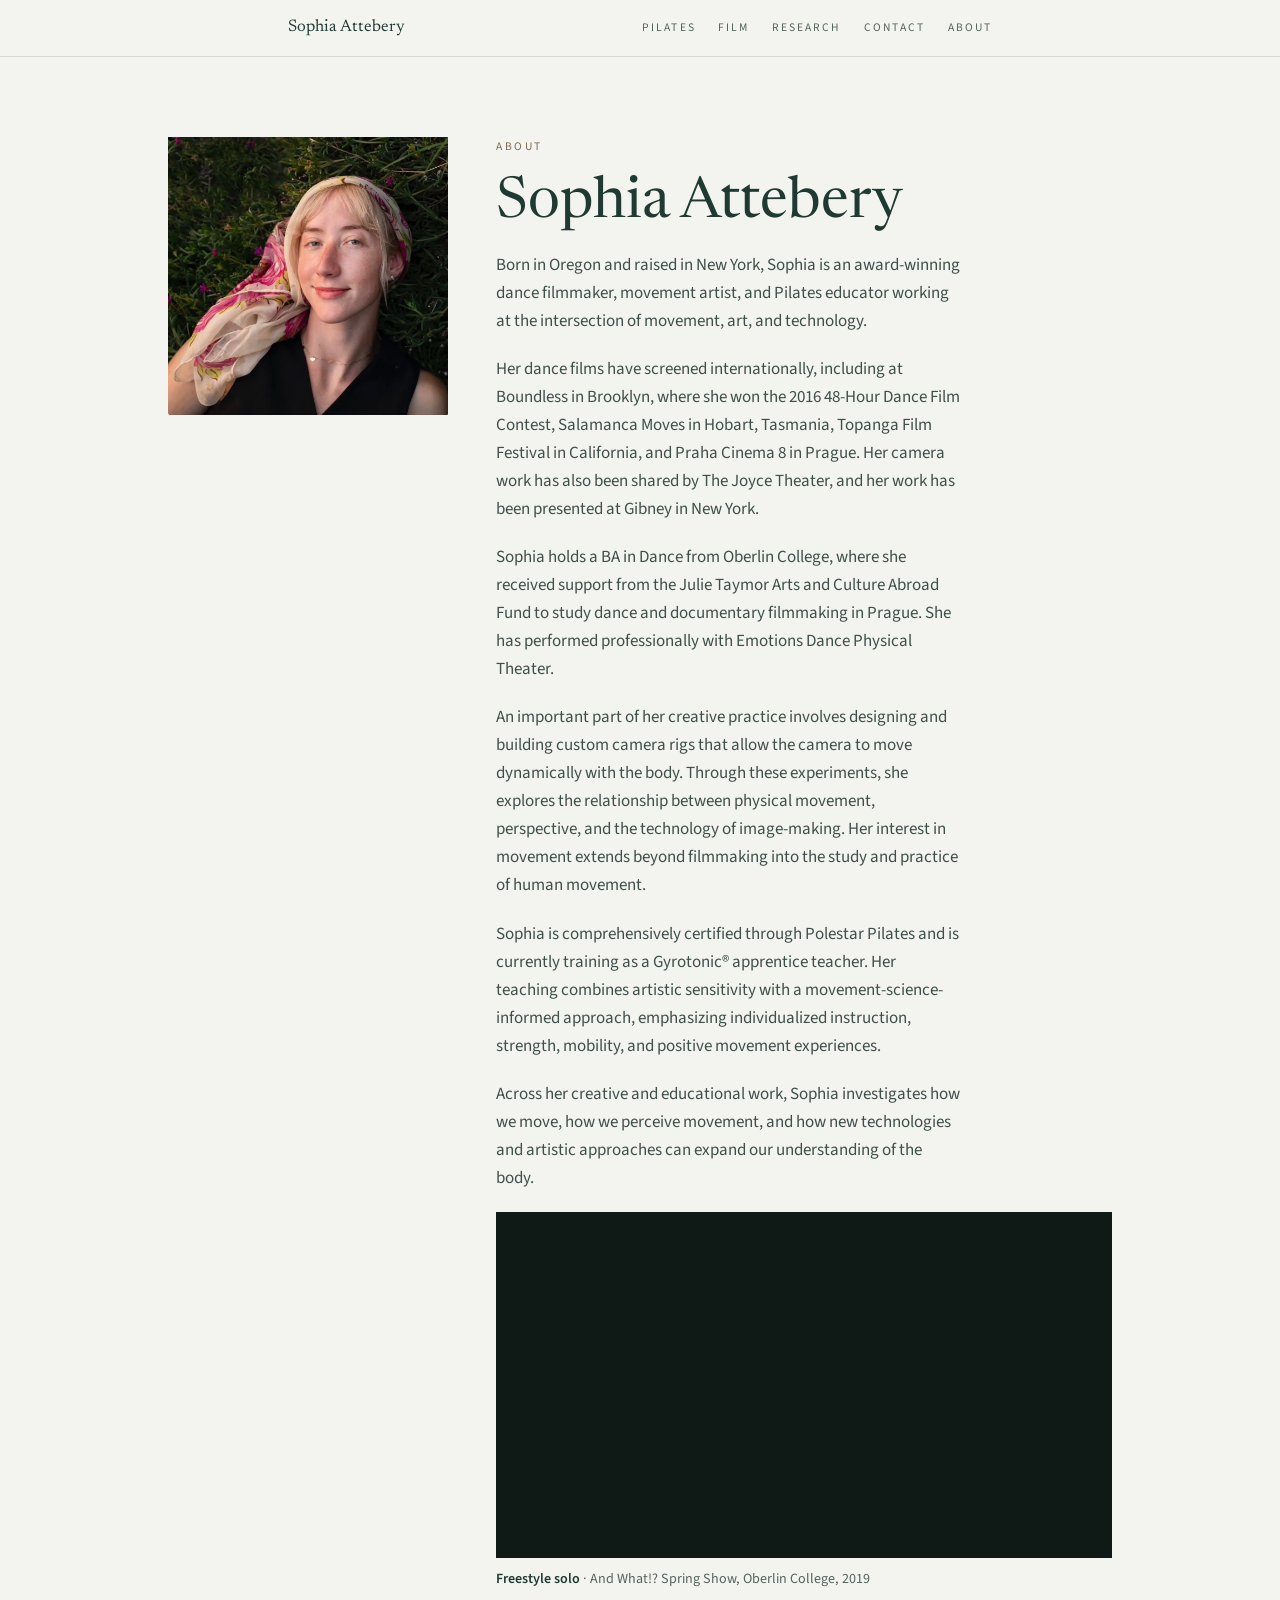
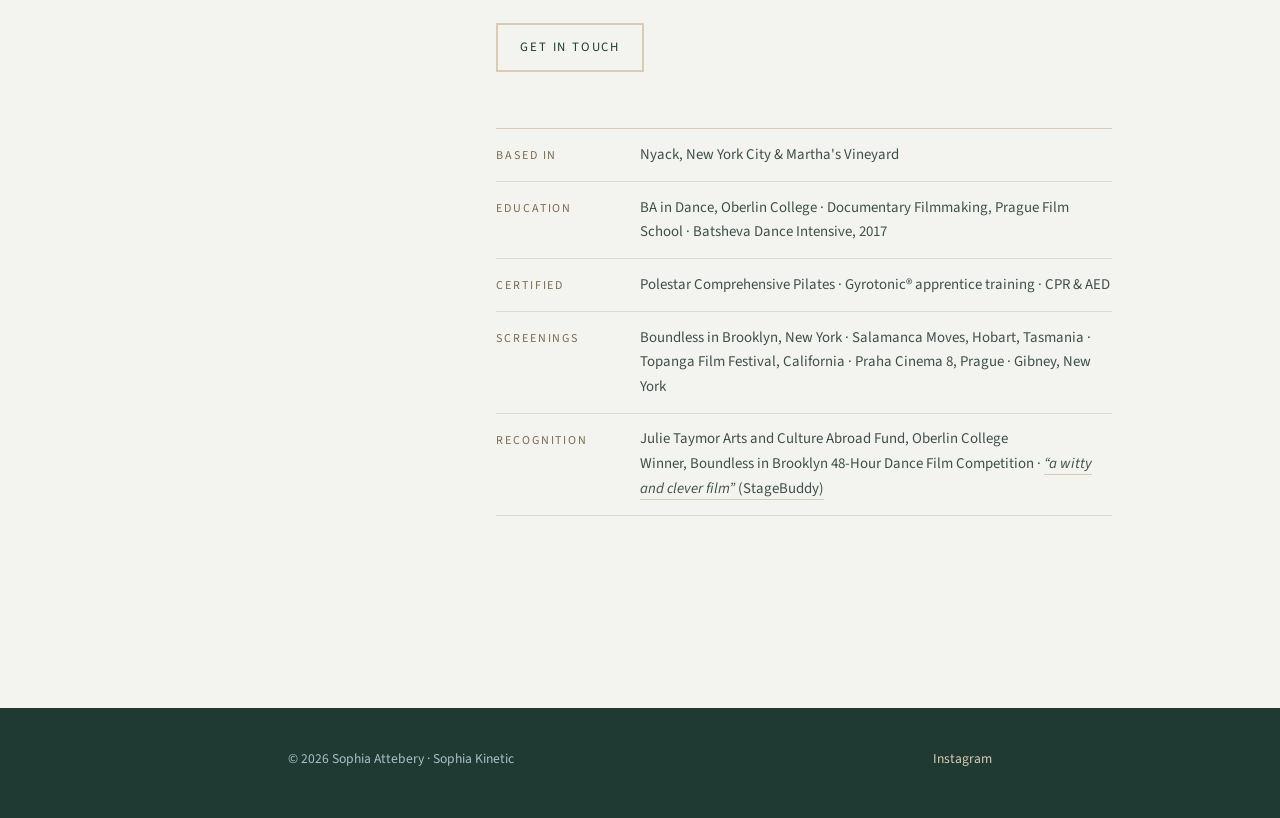
==== about.html @ 97d02080 "New site: Hudson Green redesign, About page, portrait" ====
<!DOCTYPE html>
<html lang="en">
<head>
<meta charset="UTF-8">
<meta name="viewport" content="width=device-width, initial-scale=1.0">
<title>About | Sophia Attebery</title>
<meta name="description" content="Sophia Attebery is a dancer, Pilates instructor, and award-winning dance filmmaker in Nyack, NY. Private Pilates sessions, Gyrotonic coming 2027, dance film, and movement research.">
<meta property="og:title" content="Sophia Attebery | Sophia Kinetic">
<meta property="og:description" content="Dancer, Pilates instructor, and dance filmmaker based in Nyack, New York City, and Martha's Vineyard.">
<meta property="og:url" content="https://sophiakinetic.com">
<meta property="og:type" content="website">
<link rel="preconnect" href="https://fonts.googleapis.com">
<link href="https://fonts.googleapis.com/css2?family=Newsreader:ital,opsz,wght@0,6..72,400;0,6..72,500;1,6..72,400&family=Source+Sans+3:wght@400;500;600&display=swap" rel="stylesheet">
<style>
  :root {
    --ink: #1F3A33;
    --ink-soft: #3F4F4B;
    --ink-dim: #55635F;
    --ground: #F3F4F0;
    --ground-raised: #E8ECE6;
    --brass: #1F3A33;
    --fog: #A9BFC7;
    --fog-deep: #4E6E79;
    --sand-light: #EFE7DA;
    --sand-deep: #7D6A4E;
    --fog-light: #E2EBEE;
    --sand: #D9CBB4;
    --rule: #D6DCD5;
  }
  * { box-sizing: border-box; margin: 0; padding: 0; }
  html { scroll-behavior: smooth; }
  body {
    font-size: 17px;
    background: var(--ground);
    color: var(--ink);
    font-family: 'Source Sans 3', sans-serif;
    font-weight: 400;
    line-height: 1.65;
    -webkit-font-smoothing: antialiased;
  }
  a { color: inherit; }
  nav {
    position: sticky; top: 0; z-index: 10;
    background: rgba(243,244,240,0.94);
    backdrop-filter: blur(6px);
    border-bottom: 1px solid var(--rule);
  }
  .nav-inner {
    max-width: 760px; margin: 0 auto;
    padding: 0.9rem 1.75rem;
    display: flex; justify-content: space-between; align-items: baseline; gap: 1rem;
  }
  .wordmark {
    font-family: 'Newsreader', serif; 
    font-size: 1.05rem; text-decoration: none; color: var(--ink);
  }
  .nav-links { display: flex; gap: 1.4rem; flex-wrap: wrap; }
  .nav-links a {
    font-size: 0.72rem; letter-spacing: 0.18em; text-transform: uppercase;
    color: var(--ink-dim); text-decoration: none; transition: color 0.2s;
  }
  .nav-links a:hover { color: var(--brass); }
  .page { max-width: 760px; margin: 0 auto; padding: 0 1.75rem 6rem; }
  header.hero { padding: 6rem 0 4.5rem; }
  header.hero h1::after { content: ""; display: block; width: 72px; height: 3px; margin-top: 1.1rem; background: var(--sand); }
  .eyebrow {
    font-size: 0.72rem; letter-spacing: 0.22em; text-transform: uppercase;
    color: var(--sand-deep); margin-bottom: 1.1rem;
  }
  h1 {
    font-family: 'Newsreader', serif; font-weight: 400; 
    font-size: clamp(2.4rem, 7vw, 3.6rem); line-height: 1.05; margin-bottom: 1rem;
  }
  .roles { font-family: 'Newsreader', serif; font-size: 1.25rem; color: var(--ink); margin-bottom: 2.25rem; }
  .tagline { font-size: 1.1rem; color: var(--ink-soft); max-width: 46ch; margin-bottom: 2.25rem; }
  .cta-row { display: flex; gap: 1rem; flex-wrap: wrap; }
  .btn {
    display: inline-block; padding: 0.75rem 1.4rem;
    font-size: 0.8rem; letter-spacing: 0.14em; text-transform: uppercase;
    text-decoration: none; border: 1px solid var(--ink); color: var(--ink);
    transition: background 0.2s, color 0.2s;
  }
  .btn.solid { background: var(--ink); color: #fff; }
  .btn:not(.solid) { border-color: var(--sand); border-width: 2px; }
  .btn:hover { background: #2E5248; color: #fff; border-color: #2E5248; }
  section { border-top: 1px solid var(--sand); padding: 3.75rem 0 1rem; scroll-margin-top: 3.5rem; }
  h2 {
    font-family: 'Newsreader', serif;  font-weight: 400;
    font-size: 1.9rem; margin-bottom: 1.5rem;
  }
  section p { color: var(--ink-soft); max-width: 60ch; margin-bottom: 1.25rem; }
  .focus-list {
    list-style: none; display: grid; grid-template-columns: repeat(auto-fit, minmax(210px, 1fr));
    gap: 0.6rem 2rem; margin: 1.75rem 0 2.25rem;
  }
  .focus-list li { font-size: 0.92rem; color: var(--ink-soft); padding-left: 1.1rem; position: relative; }
  .focus-list li::before { content: "·"; position: absolute; left: 0; color: var(--sand-deep); font-weight: 600; }
  .where { display: grid; gap: 0; margin-bottom: 2rem; }
  .where-row {
    display: flex; justify-content: space-between; align-items: baseline; gap: 1.5rem;
    padding: 1.25rem 0; border-bottom: 1px solid var(--rule);
  }
  .where-row:first-child { border-top: 1px solid var(--rule); }
  .where-name { font-family: 'Newsreader', serif; font-size: 1.1rem; }
  .where-meta { font-size: 0.85rem; color: var(--ink-dim); }
  .text-link {
    font-size: 0.8rem; color: var(--brass); text-decoration: none; white-space: nowrap;
    border-bottom: 1px solid var(--sand); transition: color 0.2s, border-color 0.2s;
  }
  .text-link:hover { color: var(--ink); border-color: var(--ink); }
  .note {
    background: var(--fog-light); border-left: 3px solid var(--fog);
    padding: 1.25rem 1.5rem; margin: 1.5rem 0 2rem;
  }
  .note p { margin: 0; }
  .credits { list-style: none; margin: 1.5rem 0 2rem; }
  .credits li {
    display: flex; gap: 1.5rem; padding: 1rem 0; border-bottom: 1px solid var(--rule);
  }
  .credits li:first-child { border-top: 1px solid var(--rule); }
  .credit-year { font-family: 'Newsreader', serif; color: var(--fog-deep); min-width: 3.5rem; flex-shrink: 0; }
  .credit-text { color: var(--ink-soft); font-size: 0.95rem; }
  .credit-text strong { font-weight: 600; color: var(--ink); }
  #film { background: var(--fog-light); margin: 0 -1.75rem; padding-left: 1.75rem; padding-right: 1.75rem; padding-bottom: 2.5rem; border-top: none; }
  #film .credits li { border-color: var(--fog); }
  #research { border-top: none; }
  .testimonials { display: grid; grid-template-columns: repeat(auto-fit, minmax(210px, 1fr)); gap: 1.25rem; margin: 0 0 2rem; }
  .quote { margin: 0; padding: 1.5rem 1.4rem; background: #fff; border-top: 3px solid var(--sand); }
  .quote blockquote { font-family: 'Newsreader', serif; font-size: 1.08rem; line-height: 1.5; color: var(--ink); margin-bottom: 1rem; }
  .quote figcaption { font-size: 0.82rem; color: var(--ink-dim); }
  .collab { border-top: 1px solid var(--sand); padding-top: 2rem; margin-top: 2.5rem; scroll-margin-top: 4rem; }
  .collab h3 { font-family: 'Newsreader', serif; font-weight: 400; font-size: 1.35rem; margin-bottom: 0.6rem; }
  .ways { list-style: none; display: grid; grid-template-columns: repeat(auto-fit, minmax(190px, 1fr)); gap: 1.25rem; margin: 1.25rem 0 1.5rem; }
  .ways strong { display: block; font-family: 'Newsreader', serif; font-weight: 500; font-size: 1.05rem; color: var(--ink); margin-bottom: 0.2rem; }
  .ways span { color: var(--ink-soft); font-size: 0.9rem; }
  .media-slot { aspect-ratio: 16 / 9; background: var(--fog-light); border: 1px dashed var(--fog); display: flex; align-items: center; justify-content: center; color: var(--ink-dim); font-size: 0.9rem; margin: 0.5rem 0 1.5rem; }
  #research { border-top: none; }
  form { display: grid; gap: 1.1rem; max-width: 520px; margin-top: 1.5rem; }
  label { font-size: 0.72rem; letter-spacing: 0.18em; text-transform: uppercase; color: var(--ink-dim); display: block; margin-bottom: 0.4rem; }
  input, select, textarea {
    width: 100%; background: #fff; color: var(--ink);
    border: 1px solid #C5CDC6; padding: 0.8rem 0.9rem;
    font-family: 'Source Sans 3', sans-serif; font-weight: 400; font-size: 0.95rem;
  }
  input:focus, select:focus, textarea:focus { outline: 2px solid var(--fog); border-color: var(--ink); }
  textarea { min-height: 130px; resize: vertical; }
  button[type=submit] { cursor: pointer; justify-self: start; font-family: 'Source Sans 3', sans-serif; }
  .hidden { display: none; }
  .footer-band { background: var(--ink); }
  footer {
    max-width: 760px; margin: 0 auto; padding: 2.5rem 1.75rem 3rem;
    display: flex; justify-content: space-between; gap: 1rem; flex-wrap: wrap;
    font-size: 0.85rem; color: var(--fog);
  }
  footer a { color: var(--sand); text-decoration: none; }
  footer a:hover { color: #fff; }
  .wordmark { white-space: nowrap; }
  @media (max-width: 560px) {
    .nav-inner { flex-direction: column; align-items: flex-start; gap: 0.35rem; }
    .nav-links { gap: 1rem; }
    .where-row { flex-direction: column; gap: 0.4rem; }
    header.hero { padding: 4rem 0 3.5rem; }
  }
</style>
<style>
  .about-wrap { display: grid; grid-template-columns: 280px minmax(0, 1fr); gap: 3rem; align-items: start; padding: 5rem 0 4rem; }
  .portrait { aspect-ratio: 4 / 5; background: var(--fog-light); border: 1px dashed var(--fog); display: flex; align-items: center; justify-content: center; text-align: center; color: var(--ink-dim); font-size: 0.85rem; padding: 1rem; }
  .about-wrap p { color: var(--ink-soft); max-width: 58ch; margin-bottom: 1.25rem; }
  .facts { list-style: none; margin: 2rem 0; border-top: 1px solid var(--sand); }
  .facts li { display: flex; gap: 1.5rem; padding: 0.85rem 0; border-bottom: 1px solid var(--rule); font-size: 0.93rem; color: var(--ink-soft); }
  .facts span:first-child { min-width: 7.5rem; color: var(--sand-deep); font-size: 0.75rem; letter-spacing: 0.16em; text-transform: uppercase; padding-top: 0.2rem; }
  .page.about-page { max-width: 1000px; }
  .portrait-img { width: 100%; height: auto; display: block; position: sticky; top: 5rem; }
  @media (max-width: 680px) { .portrait-img { position: static; max-width: 320px; } .about-wrap { grid-template-columns: 1fr; gap: 2rem; padding-top: 3.5rem; } .portrait { max-width: 280px; } }
  .credits { list-style: none; margin: 1.5rem 0 2rem; }
  .credits li {
    display: flex; gap: 1.5rem; padding: 1rem 0; border-bottom: 1px solid var(--rule);
  }
  .credits li:first-child { border-top: 1px solid var(--rule); }
  .credit-year { font-family: 'Newsreader', serif; color: var(--fog-deep); min-width: 4.5rem; flex-shrink: 0; }
  .credit-text { color: var(--ink-soft); font-size: 0.95rem; }
  .credit-text strong { font-weight: 600; color: var(--ink); }
</style>
</head>
<body>
  <nav>
    <div class="nav-inner">
      <a class="wordmark" href="index.html">Sophia Attebery</a>
      <div class="nav-links">
        <a href="index.html#pilates">Pilates</a>
        <a href="index.html#film">Film</a>
        <a href="index.html#research">Research</a>
        <a href="index.html#contact">Contact</a>
        <a href="about.html" aria-current="page">About</a>
      </div>
    </div>
  </nav>

  <div class="page about-page">
    <div class="about-wrap">
      <img class="portrait-img" src="IMG_5162.jpg" alt="Portrait of Sophia Attebery lying in green ground cover, wearing a floral silk scarf" width="1038" height="1028">
      <div>
        <div class="eyebrow">About</div>
        <h1>Sophia Attebery</h1>
        <p>Born in Oregon and raised in New York, Sophia is an award-winning dance filmmaker, movement artist, and Pilates educator working at the intersection of movement, art, and technology.</p>
        <p>Her dance films have screened internationally, including at Boundless in Brooklyn, where she won the 2016 48-Hour Dance Film Contest, Salamanca Moves in Hobart, Tasmania, Topanga Film Festival in California, and Praha Cinema 8 in Prague. Her camera work has also been shared by The Joyce Theater, and her work has been presented at Gibney in New York.</p>
        <p>Sophia holds a BA in Dance from Oberlin College, where she received support from the Julie Taymor Arts and Culture Abroad Fund to study dance and documentary filmmaking in Prague. She has performed professionally with Emotions Dance Physical Theater.</p>
        <p>An important part of her creative practice involves designing and building custom camera rigs that allow the camera to move dynamically with the body. Through these experiments, she explores the relationship between physical movement, perspective, and the technology of image-making. Her interest in movement extends beyond filmmaking into the study and practice of human movement.</p>
        <p>Sophia is comprehensively certified through Polestar Pilates and is currently training as a Gyrotonic® apprentice teacher. Her teaching combines artistic sensitivity with a movement-science-informed approach, emphasizing individualized instruction, strength, mobility, and positive movement experiences.</p>
        <p>Across her creative and educational work, Sophia investigates how we move, how we perceive movement, and how new technologies and artistic approaches can expand our understanding of the body.</p>
        <div style="margin: 0 0 2rem;">
          <div style="aspect-ratio:16/9;background:#0f1a17;"><iframe src="https://www.youtube-nocookie.com/embed/evMZKcFC26U?rel=0" title="Freestyle solo, And What!? Spring 2019" loading="lazy" style="width:100%;height:100%;border:0;display:block" allow="encrypted-media; picture-in-picture; fullscreen" allowfullscreen></iframe></div>
          <p style="font-size:0.88rem;color:var(--ink-dim);margin-top:0.6rem;"><strong style="color:var(--ink);font-weight:600">Freestyle solo</strong> · And What!? Spring Show, Oberlin College, 2019</p>
        </div>
        <a class="btn" href="index.html#contact">Get in touch</a>
        <div style="margin-top:3.5rem">
        <ul class="facts">
          <li><span>Based in</span><span>Nyack, New York City &amp; Martha's Vineyard</span></li>
          <li><span>Education</span><span>BA in Dance, Oberlin College · Documentary Filmmaking, Prague Film School · Batsheva Dance Intensive, 2017</span></li>
          <li><span>Certified</span><span>Polestar Comprehensive Pilates · Gyrotonic® apprentice training · CPR &amp; AED</span></li>
          <li><span>Screenings</span><span>Boundless in Brooklyn, New York · Salamanca Moves, Hobart, Tasmania · Topanga Film Festival, California · Praha Cinema 8, Prague · Gibney, New York</span></li>
          <li><span>Recognition</span><span>Julie Taymor Arts and Culture Abroad Fund, Oberlin College<br>Winner, Boundless in Brooklyn 48-Hour Dance Film Competition · <a href="https://stagebuddy.com/dance/dance-review/review-boundless-brooklyn-48-hour-dance-film-contest" target="_blank" rel="noopener" style="color:inherit;text-decoration:none;border-bottom:1px solid var(--sand)"><em>&ldquo;a witty and clever film&rdquo;</em> (StageBuddy)</a></span></li>
        </ul>
        </div>
      </div>
    </div>

  </div>

  <div class="footer-band"><footer>
    <span>© 2026 Sophia Attebery · Sophia Kinetic</span>
    <span><a href="https://www.instagram.com/sophikinetic/" target="_blank" rel="noopener">Instagram</a></span>
  </footer></div>
</body>
</html>
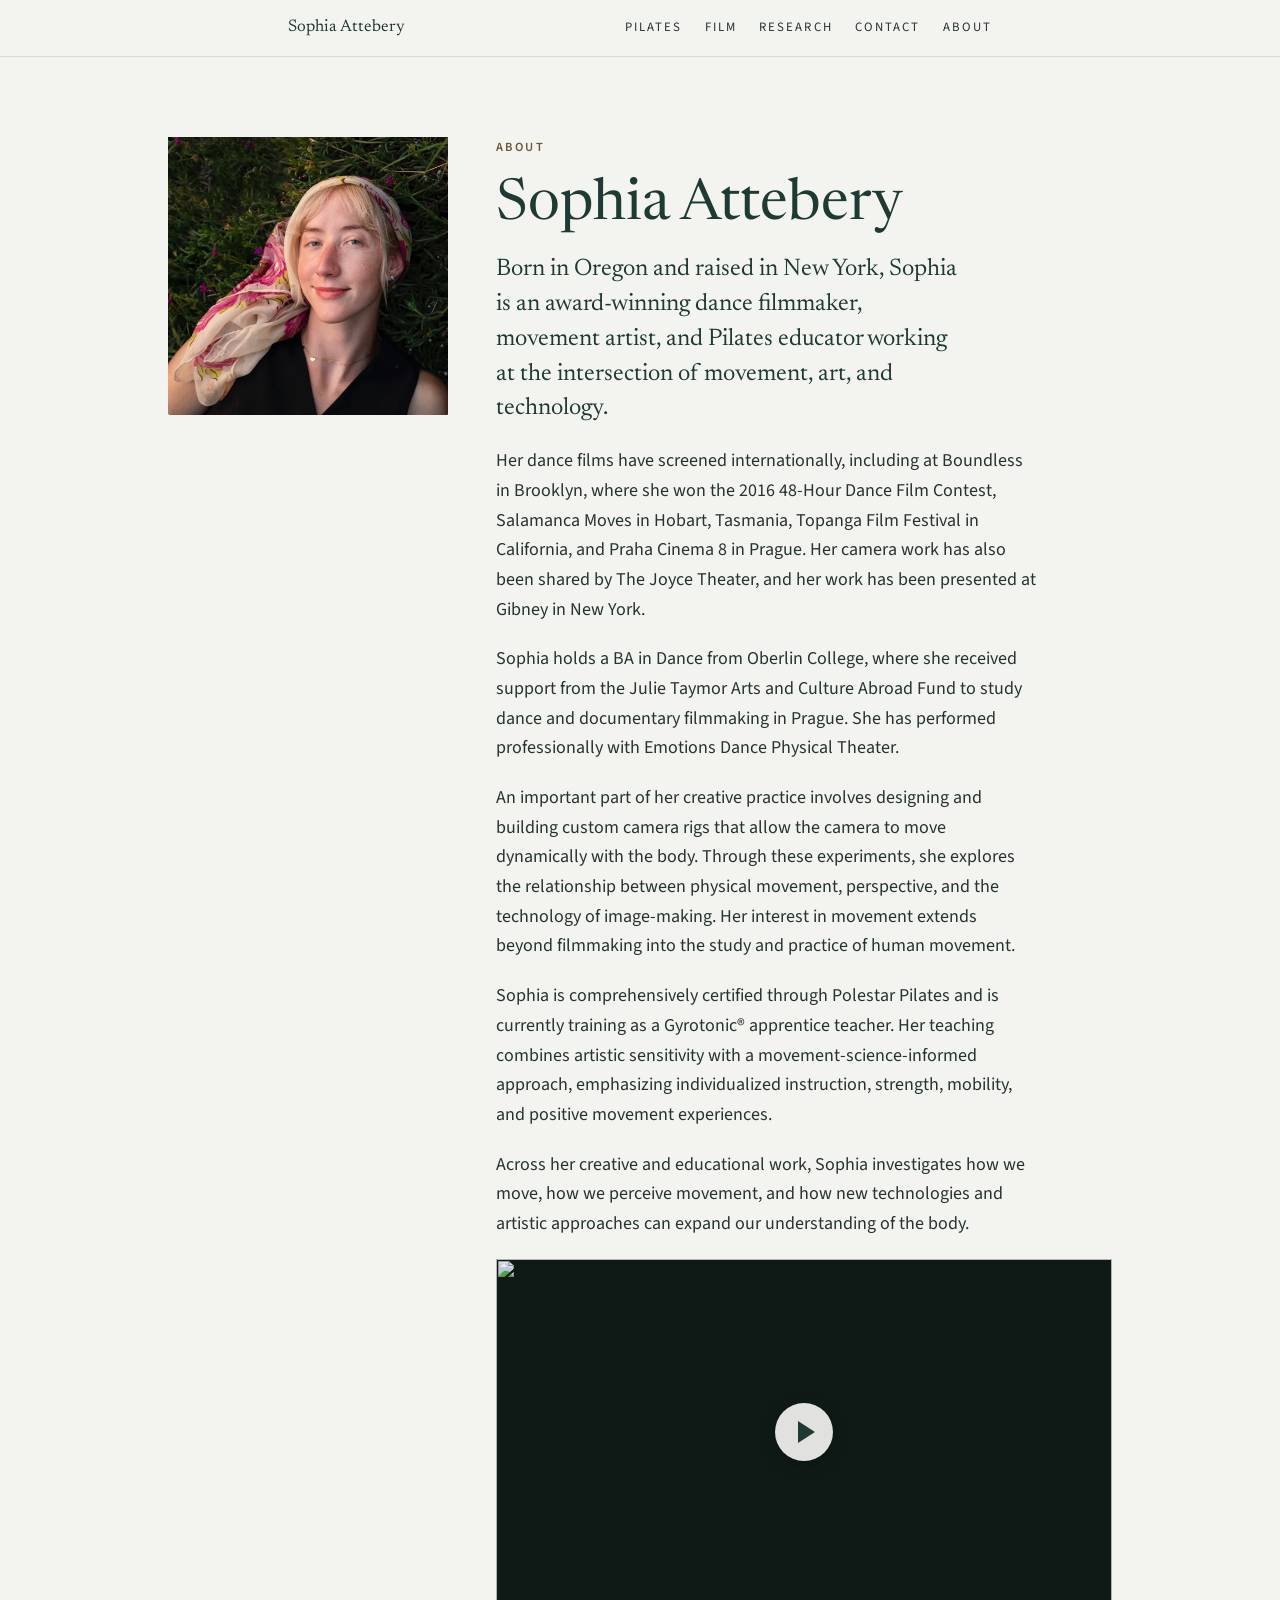
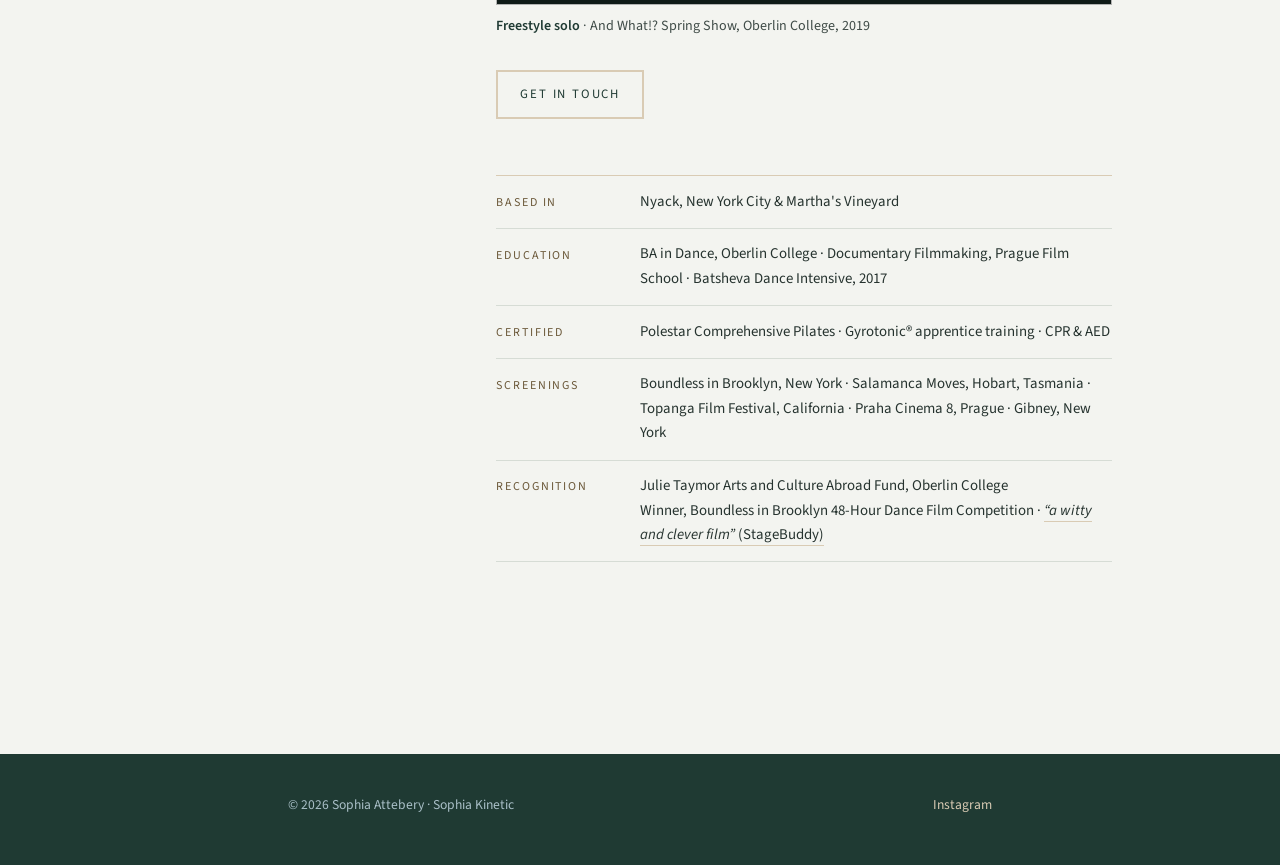
==== commit 0f88669a: "Readability, clearer Pilates section, large video player" ====
--- a/about.html
+++ b/about.html
@@ -14,15 +14,15 @@
 <style>
   :root {
     --ink: #1F3A33;
-    --ink-soft: #3F4F4B;
-    --ink-dim: #55635F;
+    --ink-soft: #26332F;
+    --ink-dim: #3F4B47;
     --ground: #F3F4F0;
     --ground-raised: #E8ECE6;
     --brass: #1F3A33;
     --fog: #A9BFC7;
     --fog-deep: #4E6E79;
     --sand-light: #EFE7DA;
-    --sand-deep: #7D6A4E;
+    --sand-deep: #6B5839;
     --fog-light: #E2EBEE;
     --sand: #D9CBB4;
     --rule: #D6DCD5;
@@ -30,7 +30,7 @@
   * { box-sizing: border-box; margin: 0; padding: 0; }
   html { scroll-behavior: smooth; }
   body {
-    font-size: 17px;
+    font-size: 18px;
     background: var(--ground);
     color: var(--ink);
     font-family: 'Source Sans 3', sans-serif;
@@ -56,15 +56,15 @@
   }
   .nav-links { display: flex; gap: 1.4rem; flex-wrap: wrap; }
   .nav-links a {
-    font-size: 0.72rem; letter-spacing: 0.18em; text-transform: uppercase;
-    color: var(--ink-dim); text-decoration: none; transition: color 0.2s;
+    font-size: 0.8rem; letter-spacing: 0.16em; text-transform: uppercase;
+    color: var(--ink-soft); text-decoration: none; transition: color 0.2s;
   }
   .nav-links a:hover { color: var(--brass); }
   .page { max-width: 760px; margin: 0 auto; padding: 0 1.75rem 6rem; }
   header.hero { padding: 6rem 0 4.5rem; }
   header.hero h1::after { content: ""; display: block; width: 72px; height: 3px; margin-top: 1.1rem; background: var(--sand); }
   .eyebrow {
-    font-size: 0.72rem; letter-spacing: 0.22em; text-transform: uppercase;
+    font-size: 0.78rem; letter-spacing: 0.2em; text-transform: uppercase; font-weight: 600;
     color: var(--sand-deep); margin-bottom: 1.1rem;
   }
   h1 {
@@ -86,7 +86,7 @@
   section { border-top: 1px solid var(--sand); padding: 3.75rem 0 1rem; scroll-margin-top: 3.5rem; }
   h2 {
     font-family: 'Newsreader', serif;  font-weight: 400;
-    font-size: 1.9rem; margin-bottom: 1.5rem;
+    font-size: clamp(2rem, 5vw, 2.6rem); line-height: 1.1; margin-bottom: 1.5rem;
   }
   section p { color: var(--ink-soft); max-width: 60ch; margin-bottom: 1.25rem; }
   .focus-list {
@@ -165,7 +165,7 @@
 <style>
   .about-wrap { display: grid; grid-template-columns: 280px minmax(0, 1fr); gap: 3rem; align-items: start; padding: 5rem 0 4rem; }
   .portrait { aspect-ratio: 4 / 5; background: var(--fog-light); border: 1px dashed var(--fog); display: flex; align-items: center; justify-content: center; text-align: center; color: var(--ink-dim); font-size: 0.85rem; padding: 1rem; }
-  .about-wrap p { color: var(--ink-soft); max-width: 58ch; margin-bottom: 1.25rem; }
+  .about-wrap p { color: var(--ink-soft); max-width: 60ch; margin-bottom: 1.25rem; }
   .facts { list-style: none; margin: 2rem 0; border-top: 1px solid var(--sand); }
   .facts li { display: flex; gap: 1.5rem; padding: 0.85rem 0; border-bottom: 1px solid var(--rule); font-size: 0.93rem; color: var(--ink-soft); }
   .facts span:first-child { min-width: 7.5rem; color: var(--sand-deep); font-size: 0.75rem; letter-spacing: 0.16em; text-transform: uppercase; padding-top: 0.2rem; }
@@ -180,6 +180,27 @@
   .credit-year { font-family: 'Newsreader', serif; color: var(--fog-deep); min-width: 4.5rem; flex-shrink: 0; }
   .credit-text { color: var(--ink-soft); font-size: 0.95rem; }
   .credit-text strong { font-weight: 600; color: var(--ink); }
+  .lead { font-family: 'Newsreader', serif; font-size: clamp(1.25rem, 2.6vw, 1.5rem); line-height: 1.45; color: var(--ink) !important; max-width: 36ch !important; }
+  .subhead { font-size: 0.8rem; letter-spacing: 0.16em; text-transform: uppercase; font-weight: 600; color: var(--ink); margin: 2.75rem 0 1rem; }
+  .focus-list { display: flex !important; flex-wrap: wrap; gap: 0.6rem !important; margin: 0 0 1rem !important; }
+  .focus-list li { padding: 0.45rem 1rem !important; background: #fff; border: 1px solid var(--rule); border-radius: 999px; font-size: 0.95rem !important; color: var(--ink) !important; }
+  .focus-list li::before { content: none !important; }
+  .where-name { font-size: 1.3rem !important; }
+  .where-meta { font-size: 0.92rem !important; }
+  .quote blockquote { font-size: 1.18rem !important; }
+  .quote figcaption { font-weight: 600; color: var(--ink) !important; font-size: 0.9rem !important; }
+  .credit-year { font-size: 1.1rem; }
+  .vthumb { position: relative; display: block; width: 100%; aspect-ratio: 16 / 9; padding: 0; border: 0; background: #0f1a17; cursor: pointer; overflow: hidden; }
+  .vthumb img { width: 100%; height: 100%; object-fit: cover; display: block; transition: transform 0.4s, opacity 0.3s; opacity: 0.92; }
+  .vthumb:hover img, .vthumb:focus-visible img { transform: scale(1.04); opacity: 1; }
+  .vthumb .play { position: absolute; left: 50%; top: 50%; width: 58px; height: 58px; margin: -29px 0 0 -29px; border-radius: 50%; background: rgba(243,244,240,0.92); box-shadow: 0 4px 18px rgba(0,0,0,0.25); }
+  .vthumb .play::after { content: ""; position: absolute; left: 23px; top: 18px; border-style: solid; border-width: 11px 0 11px 17px; border-color: transparent transparent transparent var(--ink); }
+  .vthumb:focus-visible { outline: 3px solid var(--fog); outline-offset: 3px; }
+  #lb { position: fixed; inset: 0; z-index: 100; background: rgba(10,20,17,0.9); display: flex; align-items: center; justify-content: center; padding: 4vw; }
+  #lb[hidden] { display: none; }
+  .lb-frame { width: min(94vw, 150vh); aspect-ratio: 16 / 9; }
+  .lb-frame iframe { width: 100%; height: 100%; border: 0; display: block; }
+  .lb-close { position: absolute; top: 1rem; right: 1.25rem; background: none; border: 0; color: #fff; font-size: 2.4rem; line-height: 1; cursor: pointer; padding: 0.25rem 0.5rem; }
 </style>
 </head>
 <body>
@@ -202,14 +223,14 @@
       <div>
         <div class="eyebrow">About</div>
         <h1>Sophia Attebery</h1>
-        <p>Born in Oregon and raised in New York, Sophia is an award-winning dance filmmaker, movement artist, and Pilates educator working at the intersection of movement, art, and technology.</p>
+        <p class="lead">Born in Oregon and raised in New York, Sophia is an award-winning dance filmmaker, movement artist, and Pilates educator working at the intersection of movement, art, and technology.</p>
         <p>Her dance films have screened internationally, including at Boundless in Brooklyn, where she won the 2016 48-Hour Dance Film Contest, Salamanca Moves in Hobart, Tasmania, Topanga Film Festival in California, and Praha Cinema 8 in Prague. Her camera work has also been shared by The Joyce Theater, and her work has been presented at Gibney in New York.</p>
         <p>Sophia holds a BA in Dance from Oberlin College, where she received support from the Julie Taymor Arts and Culture Abroad Fund to study dance and documentary filmmaking in Prague. She has performed professionally with Emotions Dance Physical Theater.</p>
         <p>An important part of her creative practice involves designing and building custom camera rigs that allow the camera to move dynamically with the body. Through these experiments, she explores the relationship between physical movement, perspective, and the technology of image-making. Her interest in movement extends beyond filmmaking into the study and practice of human movement.</p>
         <p>Sophia is comprehensively certified through Polestar Pilates and is currently training as a Gyrotonic® apprentice teacher. Her teaching combines artistic sensitivity with a movement-science-informed approach, emphasizing individualized instruction, strength, mobility, and positive movement experiences.</p>
         <p>Across her creative and educational work, Sophia investigates how we move, how we perceive movement, and how new technologies and artistic approaches can expand our understanding of the body.</p>
         <div style="margin: 0 0 2rem;">
-          <div style="aspect-ratio:16/9;background:#0f1a17;"><iframe src="https://www.youtube-nocookie.com/embed/evMZKcFC26U?rel=0" title="Freestyle solo, And What!? Spring 2019" loading="lazy" style="width:100%;height:100%;border:0;display:block" allow="encrypted-media; picture-in-picture; fullscreen" allowfullscreen></iframe></div>
+          <button class="vthumb" data-id="evMZKcFC26U" aria-label="Play Freestyle solo, And What!? Spring 2019"><img src="https://i.ytimg.com/vi/evMZKcFC26U/hqdefault.jpg" alt="" loading="lazy"><span class="play"></span></button>
           <p style="font-size:0.88rem;color:var(--ink-dim);margin-top:0.6rem;"><strong style="color:var(--ink);font-weight:600">Freestyle solo</strong> · And What!? Spring Show, Oberlin College, 2019</p>
         </div>
         <a class="btn" href="index.html#contact">Get in touch</a>
@@ -231,5 +252,16 @@
     <span>© 2026 Sophia Attebery · Sophia Kinetic</span>
     <span><a href="https://www.instagram.com/sophikinetic/" target="_blank" rel="noopener">Instagram</a></span>
   </footer></div>
+  <div id="lb" hidden><button class="lb-close" aria-label="Close video">&times;</button><div class="lb-frame"></div></div>
+  <script>
+  { const lb=document.getElementById('lb'), fr=lb.querySelector('.lb-frame');
+    const close=()=>{lb.hidden=true; fr.innerHTML='';};
+    document.querySelectorAll('.vthumb').forEach(b=>b.addEventListener('click',()=>{
+      fr.innerHTML='<iframe src="https://www.youtube-nocookie.com/embed/'+b.dataset.id+'?autoplay=1&rel=0" title="Video player" allow="autoplay; encrypted-media; picture-in-picture; fullscreen" allowfullscreen></iframe>';
+      lb.hidden=false; lb.querySelector('.lb-close').focus(); }));
+    lb.addEventListener('click',e=>{ if(e.target===lb||e.target.classList.contains('lb-close')) close(); });
+    document.addEventListener('keydown',e=>{ if(e.key==='Escape'&&!lb.hidden) close(); });
+  }
+  </script>
 </body>
 </html>
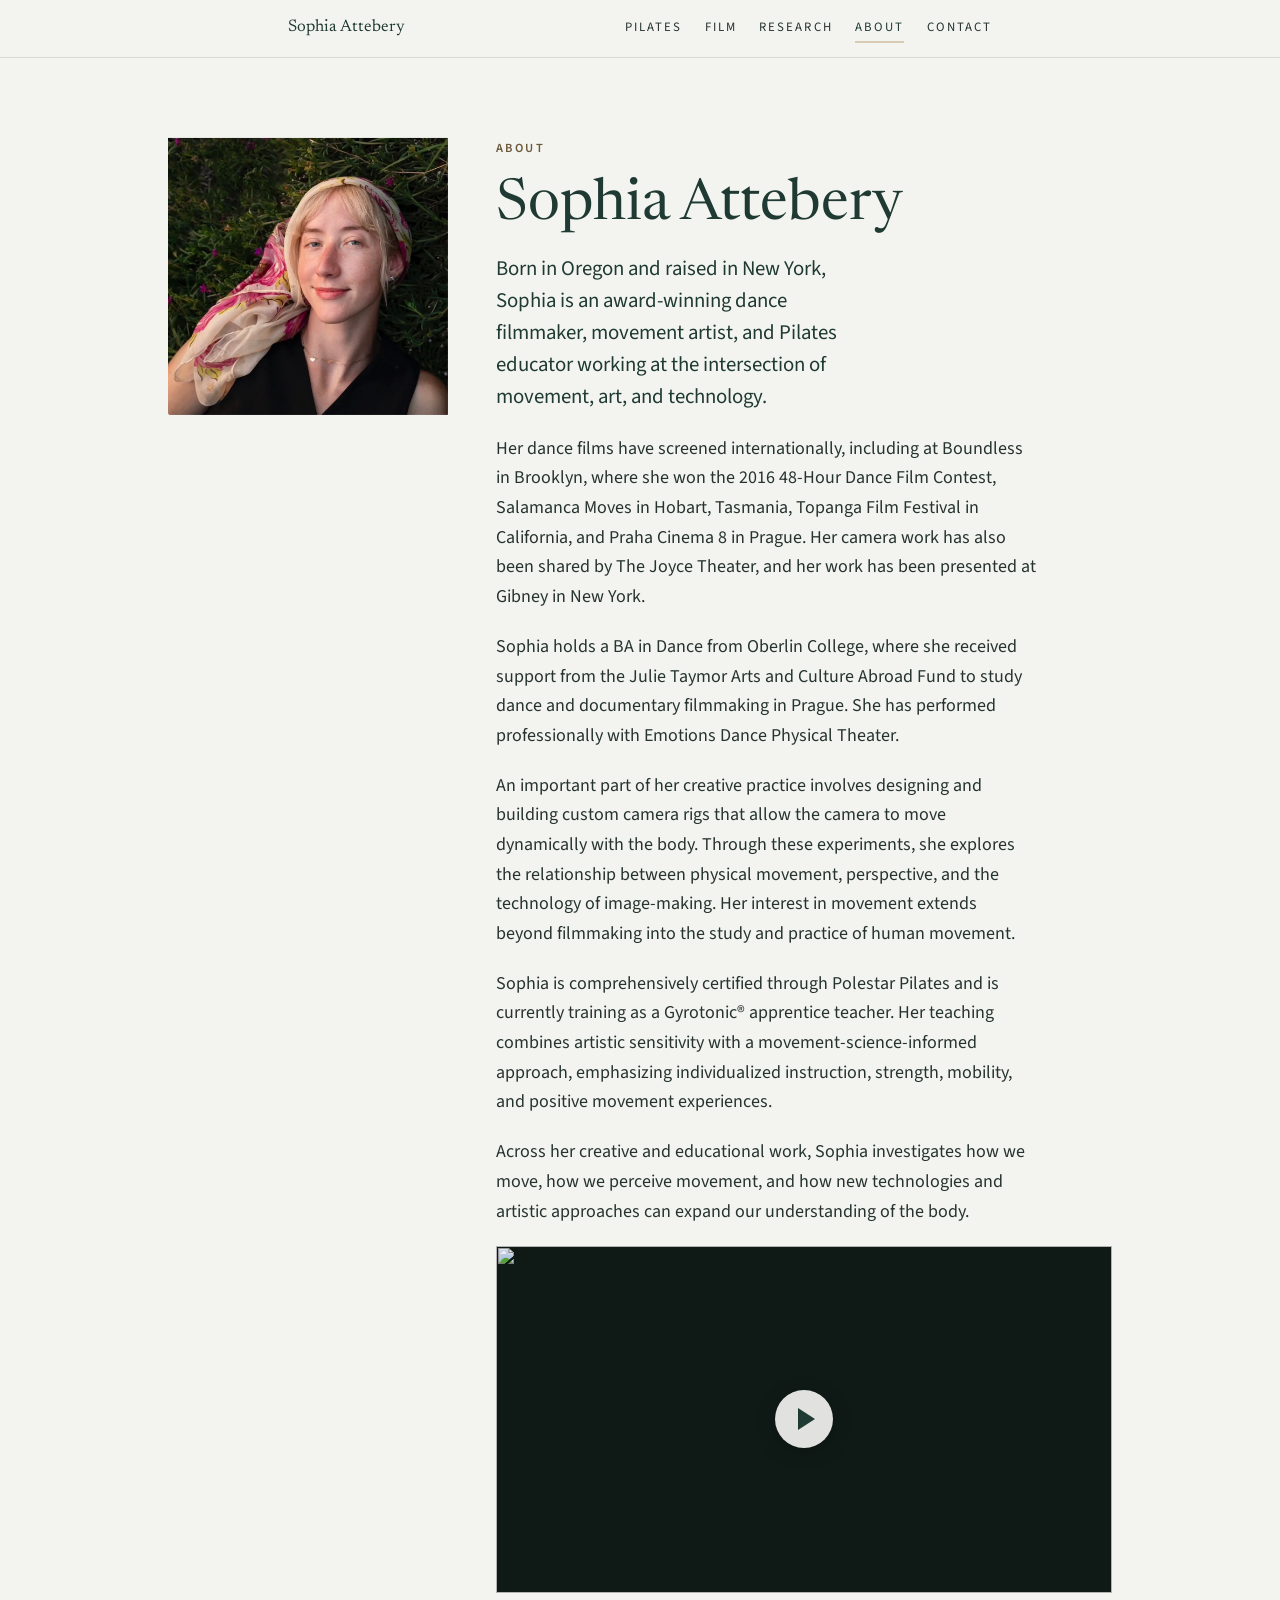
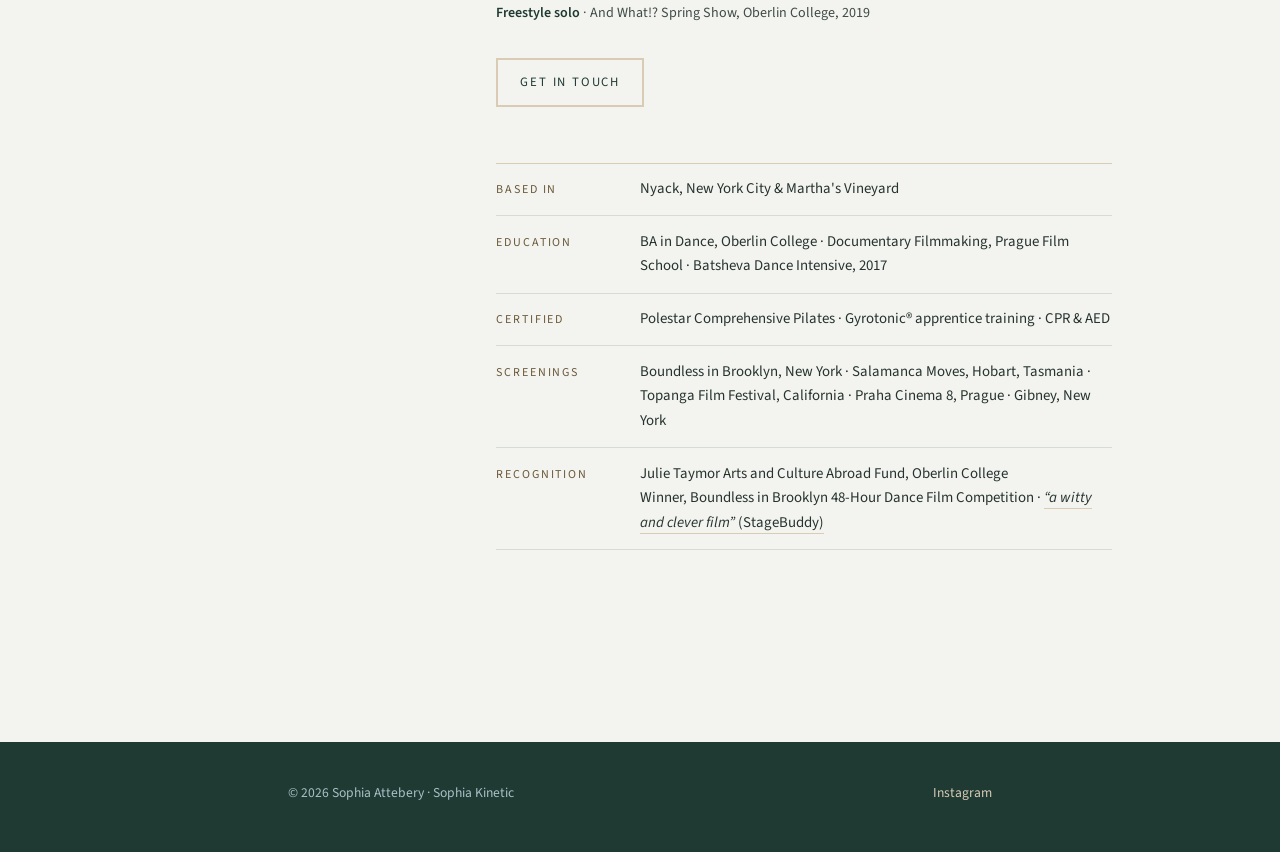
==== commit 15093c4c: "Split site into separate pages; plain Pilates list; one body font" ====
--- a/about.html
+++ b/about.html
@@ -11,208 +11,18 @@
 <meta property="og:type" content="website">
 <link rel="preconnect" href="https://fonts.googleapis.com">
 <link href="https://fonts.googleapis.com/css2?family=Newsreader:ital,opsz,wght@0,6..72,400;0,6..72,500;1,6..72,400&family=Source+Sans+3:wght@400;500;600&display=swap" rel="stylesheet">
-<style>
-  :root {
-    --ink: #1F3A33;
-    --ink-soft: #26332F;
-    --ink-dim: #3F4B47;
-    --ground: #F3F4F0;
-    --ground-raised: #E8ECE6;
-    --brass: #1F3A33;
-    --fog: #A9BFC7;
-    --fog-deep: #4E6E79;
-    --sand-light: #EFE7DA;
-    --sand-deep: #6B5839;
-    --fog-light: #E2EBEE;
-    --sand: #D9CBB4;
-    --rule: #D6DCD5;
-  }
-  * { box-sizing: border-box; margin: 0; padding: 0; }
-  html { scroll-behavior: smooth; }
-  body {
-    font-size: 18px;
-    background: var(--ground);
-    color: var(--ink);
-    font-family: 'Source Sans 3', sans-serif;
-    font-weight: 400;
-    line-height: 1.65;
-    -webkit-font-smoothing: antialiased;
-  }
-  a { color: inherit; }
-  nav {
-    position: sticky; top: 0; z-index: 10;
-    background: rgba(243,244,240,0.94);
-    backdrop-filter: blur(6px);
-    border-bottom: 1px solid var(--rule);
-  }
-  .nav-inner {
-    max-width: 760px; margin: 0 auto;
-    padding: 0.9rem 1.75rem;
-    display: flex; justify-content: space-between; align-items: baseline; gap: 1rem;
-  }
-  .wordmark {
-    font-family: 'Newsreader', serif; 
-    font-size: 1.05rem; text-decoration: none; color: var(--ink);
-  }
-  .nav-links { display: flex; gap: 1.4rem; flex-wrap: wrap; }
-  .nav-links a {
-    font-size: 0.8rem; letter-spacing: 0.16em; text-transform: uppercase;
-    color: var(--ink-soft); text-decoration: none; transition: color 0.2s;
-  }
-  .nav-links a:hover { color: var(--brass); }
-  .page { max-width: 760px; margin: 0 auto; padding: 0 1.75rem 6rem; }
-  header.hero { padding: 6rem 0 4.5rem; }
-  header.hero h1::after { content: ""; display: block; width: 72px; height: 3px; margin-top: 1.1rem; background: var(--sand); }
-  .eyebrow {
-    font-size: 0.78rem; letter-spacing: 0.2em; text-transform: uppercase; font-weight: 600;
-    color: var(--sand-deep); margin-bottom: 1.1rem;
-  }
-  h1 {
-    font-family: 'Newsreader', serif; font-weight: 400; 
-    font-size: clamp(2.4rem, 7vw, 3.6rem); line-height: 1.05; margin-bottom: 1rem;
-  }
-  .roles { font-family: 'Newsreader', serif; font-size: 1.25rem; color: var(--ink); margin-bottom: 2.25rem; }
-  .tagline { font-size: 1.1rem; color: var(--ink-soft); max-width: 46ch; margin-bottom: 2.25rem; }
-  .cta-row { display: flex; gap: 1rem; flex-wrap: wrap; }
-  .btn {
-    display: inline-block; padding: 0.75rem 1.4rem;
-    font-size: 0.8rem; letter-spacing: 0.14em; text-transform: uppercase;
-    text-decoration: none; border: 1px solid var(--ink); color: var(--ink);
-    transition: background 0.2s, color 0.2s;
-  }
-  .btn.solid { background: var(--ink); color: #fff; }
-  .btn:not(.solid) { border-color: var(--sand); border-width: 2px; }
-  .btn:hover { background: #2E5248; color: #fff; border-color: #2E5248; }
-  section { border-top: 1px solid var(--sand); padding: 3.75rem 0 1rem; scroll-margin-top: 3.5rem; }
-  h2 {
-    font-family: 'Newsreader', serif;  font-weight: 400;
-    font-size: clamp(2rem, 5vw, 2.6rem); line-height: 1.1; margin-bottom: 1.5rem;
-  }
-  section p { color: var(--ink-soft); max-width: 60ch; margin-bottom: 1.25rem; }
-  .focus-list {
-    list-style: none; display: grid; grid-template-columns: repeat(auto-fit, minmax(210px, 1fr));
-    gap: 0.6rem 2rem; margin: 1.75rem 0 2.25rem;
-  }
-  .focus-list li { font-size: 0.92rem; color: var(--ink-soft); padding-left: 1.1rem; position: relative; }
-  .focus-list li::before { content: "·"; position: absolute; left: 0; color: var(--sand-deep); font-weight: 600; }
-  .where { display: grid; gap: 0; margin-bottom: 2rem; }
-  .where-row {
-    display: flex; justify-content: space-between; align-items: baseline; gap: 1.5rem;
-    padding: 1.25rem 0; border-bottom: 1px solid var(--rule);
-  }
-  .where-row:first-child { border-top: 1px solid var(--rule); }
-  .where-name { font-family: 'Newsreader', serif; font-size: 1.1rem; }
-  .where-meta { font-size: 0.85rem; color: var(--ink-dim); }
-  .text-link {
-    font-size: 0.8rem; color: var(--brass); text-decoration: none; white-space: nowrap;
-    border-bottom: 1px solid var(--sand); transition: color 0.2s, border-color 0.2s;
-  }
-  .text-link:hover { color: var(--ink); border-color: var(--ink); }
-  .note {
-    background: var(--fog-light); border-left: 3px solid var(--fog);
-    padding: 1.25rem 1.5rem; margin: 1.5rem 0 2rem;
-  }
-  .note p { margin: 0; }
-  .credits { list-style: none; margin: 1.5rem 0 2rem; }
-  .credits li {
-    display: flex; gap: 1.5rem; padding: 1rem 0; border-bottom: 1px solid var(--rule);
-  }
-  .credits li:first-child { border-top: 1px solid var(--rule); }
-  .credit-year { font-family: 'Newsreader', serif; color: var(--fog-deep); min-width: 3.5rem; flex-shrink: 0; }
-  .credit-text { color: var(--ink-soft); font-size: 0.95rem; }
-  .credit-text strong { font-weight: 600; color: var(--ink); }
-  #film { background: var(--fog-light); margin: 0 -1.75rem; padding-left: 1.75rem; padding-right: 1.75rem; padding-bottom: 2.5rem; border-top: none; }
-  #film .credits li { border-color: var(--fog); }
-  #research { border-top: none; }
-  .testimonials { display: grid; grid-template-columns: repeat(auto-fit, minmax(210px, 1fr)); gap: 1.25rem; margin: 0 0 2rem; }
-  .quote { margin: 0; padding: 1.5rem 1.4rem; background: #fff; border-top: 3px solid var(--sand); }
-  .quote blockquote { font-family: 'Newsreader', serif; font-size: 1.08rem; line-height: 1.5; color: var(--ink); margin-bottom: 1rem; }
-  .quote figcaption { font-size: 0.82rem; color: var(--ink-dim); }
-  .collab { border-top: 1px solid var(--sand); padding-top: 2rem; margin-top: 2.5rem; scroll-margin-top: 4rem; }
-  .collab h3 { font-family: 'Newsreader', serif; font-weight: 400; font-size: 1.35rem; margin-bottom: 0.6rem; }
-  .ways { list-style: none; display: grid; grid-template-columns: repeat(auto-fit, minmax(190px, 1fr)); gap: 1.25rem; margin: 1.25rem 0 1.5rem; }
-  .ways strong { display: block; font-family: 'Newsreader', serif; font-weight: 500; font-size: 1.05rem; color: var(--ink); margin-bottom: 0.2rem; }
-  .ways span { color: var(--ink-soft); font-size: 0.9rem; }
-  .media-slot { aspect-ratio: 16 / 9; background: var(--fog-light); border: 1px dashed var(--fog); display: flex; align-items: center; justify-content: center; color: var(--ink-dim); font-size: 0.9rem; margin: 0.5rem 0 1.5rem; }
-  #research { border-top: none; }
-  form { display: grid; gap: 1.1rem; max-width: 520px; margin-top: 1.5rem; }
-  label { font-size: 0.72rem; letter-spacing: 0.18em; text-transform: uppercase; color: var(--ink-dim); display: block; margin-bottom: 0.4rem; }
-  input, select, textarea {
-    width: 100%; background: #fff; color: var(--ink);
-    border: 1px solid #C5CDC6; padding: 0.8rem 0.9rem;
-    font-family: 'Source Sans 3', sans-serif; font-weight: 400; font-size: 0.95rem;
-  }
-  input:focus, select:focus, textarea:focus { outline: 2px solid var(--fog); border-color: var(--ink); }
-  textarea { min-height: 130px; resize: vertical; }
-  button[type=submit] { cursor: pointer; justify-self: start; font-family: 'Source Sans 3', sans-serif; }
-  .hidden { display: none; }
-  .footer-band { background: var(--ink); }
-  footer {
-    max-width: 760px; margin: 0 auto; padding: 2.5rem 1.75rem 3rem;
-    display: flex; justify-content: space-between; gap: 1rem; flex-wrap: wrap;
-    font-size: 0.85rem; color: var(--fog);
-  }
-  footer a { color: var(--sand); text-decoration: none; }
-  footer a:hover { color: #fff; }
-  .wordmark { white-space: nowrap; }
-  @media (max-width: 560px) {
-    .nav-inner { flex-direction: column; align-items: flex-start; gap: 0.35rem; }
-    .nav-links { gap: 1rem; }
-    .where-row { flex-direction: column; gap: 0.4rem; }
-    header.hero { padding: 4rem 0 3.5rem; }
-  }
-</style>
-<style>
-  .about-wrap { display: grid; grid-template-columns: 280px minmax(0, 1fr); gap: 3rem; align-items: start; padding: 5rem 0 4rem; }
-  .portrait { aspect-ratio: 4 / 5; background: var(--fog-light); border: 1px dashed var(--fog); display: flex; align-items: center; justify-content: center; text-align: center; color: var(--ink-dim); font-size: 0.85rem; padding: 1rem; }
-  .about-wrap p { color: var(--ink-soft); max-width: 60ch; margin-bottom: 1.25rem; }
-  .facts { list-style: none; margin: 2rem 0; border-top: 1px solid var(--sand); }
-  .facts li { display: flex; gap: 1.5rem; padding: 0.85rem 0; border-bottom: 1px solid var(--rule); font-size: 0.93rem; color: var(--ink-soft); }
-  .facts span:first-child { min-width: 7.5rem; color: var(--sand-deep); font-size: 0.75rem; letter-spacing: 0.16em; text-transform: uppercase; padding-top: 0.2rem; }
-  .page.about-page { max-width: 1000px; }
-  .portrait-img { width: 100%; height: auto; display: block; position: sticky; top: 5rem; }
-  @media (max-width: 680px) { .portrait-img { position: static; max-width: 320px; } .about-wrap { grid-template-columns: 1fr; gap: 2rem; padding-top: 3.5rem; } .portrait { max-width: 280px; } }
-  .credits { list-style: none; margin: 1.5rem 0 2rem; }
-  .credits li {
-    display: flex; gap: 1.5rem; padding: 1rem 0; border-bottom: 1px solid var(--rule);
-  }
-  .credits li:first-child { border-top: 1px solid var(--rule); }
-  .credit-year { font-family: 'Newsreader', serif; color: var(--fog-deep); min-width: 4.5rem; flex-shrink: 0; }
-  .credit-text { color: var(--ink-soft); font-size: 0.95rem; }
-  .credit-text strong { font-weight: 600; color: var(--ink); }
-  .lead { font-family: 'Newsreader', serif; font-size: clamp(1.25rem, 2.6vw, 1.5rem); line-height: 1.45; color: var(--ink) !important; max-width: 36ch !important; }
-  .subhead { font-size: 0.8rem; letter-spacing: 0.16em; text-transform: uppercase; font-weight: 600; color: var(--ink); margin: 2.75rem 0 1rem; }
-  .focus-list { display: flex !important; flex-wrap: wrap; gap: 0.6rem !important; margin: 0 0 1rem !important; }
-  .focus-list li { padding: 0.45rem 1rem !important; background: #fff; border: 1px solid var(--rule); border-radius: 999px; font-size: 0.95rem !important; color: var(--ink) !important; }
-  .focus-list li::before { content: none !important; }
-  .where-name { font-size: 1.3rem !important; }
-  .where-meta { font-size: 0.92rem !important; }
-  .quote blockquote { font-size: 1.18rem !important; }
-  .quote figcaption { font-weight: 600; color: var(--ink) !important; font-size: 0.9rem !important; }
-  .credit-year { font-size: 1.1rem; }
-  .vthumb { position: relative; display: block; width: 100%; aspect-ratio: 16 / 9; padding: 0; border: 0; background: #0f1a17; cursor: pointer; overflow: hidden; }
-  .vthumb img { width: 100%; height: 100%; object-fit: cover; display: block; transition: transform 0.4s, opacity 0.3s; opacity: 0.92; }
-  .vthumb:hover img, .vthumb:focus-visible img { transform: scale(1.04); opacity: 1; }
-  .vthumb .play { position: absolute; left: 50%; top: 50%; width: 58px; height: 58px; margin: -29px 0 0 -29px; border-radius: 50%; background: rgba(243,244,240,0.92); box-shadow: 0 4px 18px rgba(0,0,0,0.25); }
-  .vthumb .play::after { content: ""; position: absolute; left: 23px; top: 18px; border-style: solid; border-width: 11px 0 11px 17px; border-color: transparent transparent transparent var(--ink); }
-  .vthumb:focus-visible { outline: 3px solid var(--fog); outline-offset: 3px; }
-  #lb { position: fixed; inset: 0; z-index: 100; background: rgba(10,20,17,0.9); display: flex; align-items: center; justify-content: center; padding: 4vw; }
-  #lb[hidden] { display: none; }
-  .lb-frame { width: min(94vw, 150vh); aspect-ratio: 16 / 9; }
-  .lb-frame iframe { width: 100%; height: 100%; border: 0; display: block; }
-  .lb-close { position: absolute; top: 1rem; right: 1.25rem; background: none; border: 0; color: #fff; font-size: 2.4rem; line-height: 1; cursor: pointer; padding: 0.25rem 0.5rem; }
-</style>
+<link rel="stylesheet" href="style.css">
 </head>
 <body>
   <nav>
     <div class="nav-inner">
-      <a class="wordmark" href="index.html">Sophia Attebery</a>
+      <a class="wordmark" href="/">Sophia Attebery</a>
       <div class="nav-links">
-        <a href="index.html#pilates">Pilates</a>
-        <a href="index.html#film">Film</a>
-        <a href="index.html#research">Research</a>
-        <a href="index.html#contact">Contact</a>
+        <a href="pilates.html">Pilates</a>
+        <a href="film.html">Film</a>
+        <a href="research.html">Research</a>
         <a href="about.html" aria-current="page">About</a>
+        <a href="contact.html">Contact</a>
       </div>
     </div>
   </nav>
@@ -233,7 +43,7 @@
           <button class="vthumb" data-id="evMZKcFC26U" aria-label="Play Freestyle solo, And What!? Spring 2019"><img src="https://i.ytimg.com/vi/evMZKcFC26U/hqdefault.jpg" alt="" loading="lazy"><span class="play"></span></button>
           <p style="font-size:0.88rem;color:var(--ink-dim);margin-top:0.6rem;"><strong style="color:var(--ink);font-weight:600">Freestyle solo</strong> · And What!? Spring Show, Oberlin College, 2019</p>
         </div>
-        <a class="btn" href="index.html#contact">Get in touch</a>
+        <a class="btn" href="contact.html">Get in touch</a>
         <div style="margin-top:3.5rem">
         <ul class="facts">
           <li><span>Based in</span><span>Nyack, New York City &amp; Martha's Vineyard</span></li>
@@ -253,15 +63,6 @@
     <span><a href="https://www.instagram.com/sophikinetic/" target="_blank" rel="noopener">Instagram</a></span>
   </footer></div>
   <div id="lb" hidden><button class="lb-close" aria-label="Close video">&times;</button><div class="lb-frame"></div></div>
-  <script>
-  { const lb=document.getElementById('lb'), fr=lb.querySelector('.lb-frame');
-    const close=()=>{lb.hidden=true; fr.innerHTML='';};
-    document.querySelectorAll('.vthumb').forEach(b=>b.addEventListener('click',()=>{
-      fr.innerHTML='<iframe src="https://www.youtube-nocookie.com/embed/'+b.dataset.id+'?autoplay=1&rel=0" title="Video player" allow="autoplay; encrypted-media; picture-in-picture; fullscreen" allowfullscreen></iframe>';
-      lb.hidden=false; lb.querySelector('.lb-close').focus(); }));
-    lb.addEventListener('click',e=>{ if(e.target===lb||e.target.classList.contains('lb-close')) close(); });
-    document.addEventListener('keydown',e=>{ if(e.key==='Escape'&&!lb.hidden) close(); });
-  }
-  </script>
+  <script src="site.js"></script>
 </body>
 </html>
--- a/style.css
+++ b/style.css
@@ -0,0 +1,239 @@
+  :root {
+    --ink: #1F3A33;
+    --ink-soft: #26332F;
+    --ink-dim: #3F4B47;
+    --ground: #F3F4F0;
+    --ground-raised: #E8ECE6;
+    --brass: #1F3A33;
+    --fog: #A9BFC7;
+    --fog-deep: #4E6E79;
+    --sand-light: #EFE7DA;
+    --sand-deep: #6B5839;
+    --fog-light: #E2EBEE;
+    --sand: #D9CBB4;
+    --rule: #D6DCD5;
+  }
+  * { box-sizing: border-box; margin: 0; padding: 0; }
+  html { scroll-behavior: smooth; }
+  body {
+    font-size: 18px;
+    background: var(--ground);
+    color: var(--ink);
+    font-family: 'Source Sans 3', sans-serif;
+    font-weight: 400;
+    line-height: 1.65;
+    -webkit-font-smoothing: antialiased;
+  }
+  a { color: inherit; }
+  nav {
+    position: sticky; top: 0; z-index: 10;
+    background: rgba(243,244,240,0.94);
+    backdrop-filter: blur(6px);
+    border-bottom: 1px solid var(--rule);
+  }
+  .nav-inner {
+    max-width: 760px; margin: 0 auto;
+    padding: 0.9rem 1.75rem;
+    display: flex; justify-content: space-between; align-items: baseline; gap: 1rem;
+  }
+  .wordmark {
+    font-family: 'Newsreader', serif; 
+    font-size: 1.05rem; text-decoration: none; color: var(--ink);
+  }
+  .nav-links { display: flex; gap: 1.4rem; flex-wrap: wrap; }
+  .nav-links a {
+    font-size: 0.8rem; letter-spacing: 0.16em; text-transform: uppercase;
+    color: var(--ink-soft); text-decoration: none; transition: color 0.2s;
+  }
+  .nav-links a:hover { color: var(--brass); }
+  .page { max-width: 760px; margin: 0 auto; padding: 0 1.75rem 6rem; }
+  header.hero { padding: 6rem 0 4.5rem; }
+  header.hero h1::after { content: ""; display: block; width: 72px; height: 3px; margin-top: 1.1rem; background: var(--sand); }
+  .eyebrow {
+    font-size: 0.78rem; letter-spacing: 0.2em; text-transform: uppercase; font-weight: 600;
+    color: var(--sand-deep); margin-bottom: 1.1rem;
+  }
+  h1 {
+    font-family: 'Newsreader', serif; font-weight: 400; 
+    font-size: clamp(2.4rem, 7vw, 3.6rem); line-height: 1.05; margin-bottom: 1rem;
+  }
+  .roles { font-family: 'Newsreader', serif; font-size: 1.25rem; color: var(--ink); margin-bottom: 2.25rem; }
+  .tagline { font-size: 1.1rem; color: var(--ink-soft); max-width: 46ch; margin-bottom: 2.25rem; }
+  .cta-row { display: flex; gap: 1rem; flex-wrap: wrap; }
+  .btn {
+    display: inline-block; padding: 0.75rem 1.4rem;
+    font-size: 0.8rem; letter-spacing: 0.14em; text-transform: uppercase;
+    text-decoration: none; border: 1px solid var(--ink); color: var(--ink);
+    transition: background 0.2s, color 0.2s;
+  }
+  .btn.solid { background: var(--ink); color: #fff; }
+  .btn:not(.solid) { border-color: var(--sand); border-width: 2px; }
+  .btn:hover { background: #2E5248; color: #fff; border-color: #2E5248; }
+  section { border-top: 1px solid var(--sand); padding: 3.75rem 0 1rem; scroll-margin-top: 3.5rem; }
+  h2 {
+    font-family: 'Newsreader', serif;  font-weight: 400;
+    font-size: clamp(2rem, 5vw, 2.6rem); line-height: 1.1; margin-bottom: 1.5rem;
+  }
+  section p { color: var(--ink-soft); max-width: 60ch; margin-bottom: 1.25rem; }
+  .focus-list {
+    list-style: none; display: grid; grid-template-columns: repeat(auto-fit, minmax(210px, 1fr));
+    gap: 0.6rem 2rem; margin: 1.75rem 0 2.25rem;
+  }
+  .focus-list li { font-size: 0.92rem; color: var(--ink-soft); padding-left: 1.1rem; position: relative; }
+  .focus-list li::before { content: "·"; position: absolute; left: 0; color: var(--sand-deep); font-weight: 600; }
+  .where { display: grid; gap: 0; margin-bottom: 2rem; }
+  .where-row {
+    display: flex; justify-content: space-between; align-items: baseline; gap: 1.5rem;
+    padding: 1.25rem 0; border-bottom: 1px solid var(--rule);
+  }
+  .where-row:first-child { border-top: 1px solid var(--rule); }
+  .where-name { font-family: 'Newsreader', serif; font-size: 1.1rem; }
+  .where-meta { font-size: 0.85rem; color: var(--ink-dim); }
+  .text-link {
+    font-size: 0.8rem; color: var(--brass); text-decoration: none; white-space: nowrap;
+    border-bottom: 1px solid var(--sand); transition: color 0.2s, border-color 0.2s;
+  }
+  .text-link:hover { color: var(--ink); border-color: var(--ink); }
+  .note {
+    background: var(--fog-light); border-left: 3px solid var(--fog);
+    padding: 1.25rem 1.5rem; margin: 1.5rem 0 2rem;
+  }
+  .note p { margin: 0; }
+  .credits { list-style: none; margin: 1.5rem 0 2rem; }
+  .credits li {
+    display: flex; gap: 1.5rem; padding: 1rem 0; border-bottom: 1px solid var(--rule);
+  }
+  .credits li:first-child { border-top: 1px solid var(--rule); }
+  .credit-year { font-family: 'Newsreader', serif; color: var(--fog-deep); min-width: 4.5rem; flex-shrink: 0; }
+  .credit-text { color: var(--ink-soft); font-size: 0.95rem; }
+  .credit-text strong { font-weight: 600; color: var(--ink); }
+  #film { background: var(--fog-light); margin: 0 -1.75rem; padding-left: 1.75rem; padding-right: 1.75rem; padding-bottom: 2.5rem; border-top: none; }
+  #film .credits li { border-color: var(--fog); }
+  #research { border-top: none; }
+  .testimonials { display: grid; grid-template-columns: repeat(auto-fit, minmax(210px, 1fr)); gap: 1.25rem; margin: 0 0 2rem; }
+  .quote { margin: 0; padding: 1.5rem 1.4rem; background: #fff; border-top: 3px solid var(--sand); }
+  .quote blockquote { font-family: 'Newsreader', serif; font-size: 1.08rem; line-height: 1.5; color: var(--ink); margin-bottom: 1rem; }
+  .quote figcaption { font-size: 0.82rem; color: var(--ink-dim); }
+  .collab { border-top: 1px solid var(--sand); padding-top: 2rem; margin-top: 2.5rem; scroll-margin-top: 4rem; }
+  .collab h3 { font-family: 'Newsreader', serif; font-weight: 400; font-size: 1.35rem; margin-bottom: 0.6rem; }
+  .ways { list-style: none; display: grid; grid-template-columns: repeat(auto-fit, minmax(190px, 1fr)); gap: 1.25rem; margin: 1.25rem 0 1.5rem; }
+  .ways strong { display: block; font-family: 'Newsreader', serif; font-weight: 500; font-size: 1.05rem; color: var(--ink); margin-bottom: 0.2rem; }
+  .ways span { color: var(--ink-soft); font-size: 0.9rem; }
+  .media-slot { aspect-ratio: 16 / 9; background: var(--fog-light); border: 1px dashed var(--fog); display: flex; align-items: center; justify-content: center; color: var(--ink-dim); font-size: 0.9rem; margin: 0.5rem 0 1.5rem; }
+  #research { border-top: none; }
+  .hero-grid { display: grid; grid-template-columns: 1fr 260px; gap: 2.5rem; align-items: center; }
+  @media (min-width: 701px) { .hero-grid h1 { font-size: 3.1rem; white-space: nowrap; } }
+  .hero-video { width: 100%; aspect-ratio: 580 / 800; object-fit: cover; display: block; background: var(--fog-light); }
+  .vert { aspect-ratio: 9 / 16; width: 100%; background: var(--fog-light); overflow: hidden; }
+  .vert iframe, .wide iframe { width: 100%; height: 100%; border: 0; display: block; }
+  .wide { aspect-ratio: 16 / 9; width: 100%; background: #0f1a17; }
+  .film-feature { margin: 2rem 0 1rem; max-width: 520px; }
+  .film-caption { font-size: 0.88rem; color: var(--ink-dim); margin: 0.6rem 0 0; }
+  .film-caption strong { color: var(--ink); font-weight: 600; }
+  .film-row { display: grid; grid-template-columns: repeat(3, 1fr); gap: 1.25rem; margin: 2rem 0 1.5rem; }
+  .film-row .film-caption { font-size: 0.8rem; }
+  .film-grid { display: grid; grid-template-columns: repeat(2, 1fr); gap: 1.75rem 1.5rem; margin: 2rem 0 2.5rem; }
+  .pilates-grid { display: grid; grid-template-columns: 1fr 150px; gap: 2.5rem; align-items: start; }
+  @media (max-width: 700px) {
+    .hero-grid, .pilates-grid { grid-template-columns: 1fr; gap: 2rem; }
+    .hero-grid .vert { max-width: 260px; }
+    .hero-video { max-width: 420px; }
+    .pilates-grid .vert { max-width: 220px; }
+    .film-grid { grid-template-columns: 1fr; }
+    .film-row { grid-template-columns: 1fr; }
+  }
+  form { display: grid; gap: 1.1rem; max-width: 520px; margin-top: 1.5rem; }
+  label { font-size: 0.72rem; letter-spacing: 0.18em; text-transform: uppercase; color: var(--ink-dim); display: block; margin-bottom: 0.4rem; }
+  input, select, textarea {
+    width: 100%; background: #fff; color: var(--ink);
+    border: 1px solid #C5CDC6; padding: 0.8rem 0.9rem;
+    font-family: 'Source Sans 3', sans-serif; font-weight: 400; font-size: 0.95rem;
+  }
+  input:focus, select:focus, textarea:focus { outline: 2px solid var(--fog); border-color: var(--ink); }
+  textarea { min-height: 130px; resize: vertical; }
+  button[type=submit] { cursor: pointer; justify-self: start; font-family: 'Source Sans 3', sans-serif; }
+  .hidden { display: none; }
+  .footer-band { background: var(--ink); }
+  footer {
+    max-width: 760px; margin: 0 auto; padding: 2.5rem 1.75rem 3rem;
+    display: flex; justify-content: space-between; gap: 1rem; flex-wrap: wrap;
+    font-size: 0.85rem; color: var(--fog);
+  }
+  footer a { color: var(--sand); text-decoration: none; }
+  footer a:hover { color: #fff; }
+  .wordmark { white-space: nowrap; }
+  @media (max-width: 560px) {
+    .nav-inner { flex-direction: column; align-items: flex-start; gap: 0.35rem; }
+    .nav-links { gap: 0.9rem; }
+    .nav-links a { font-size: 0.72rem; letter-spacing: 0.12em; }
+    .where-row { flex-direction: column; gap: 0.4rem; }
+    header.hero { padding: 4rem 0 3.5rem; }
+  }
+  h2.boxed { display: inline-block; border: 1.5px solid var(--ink); padding: 0.25em 0.7em 0.3em; }
+  .sent-note { background: #fff; border-left: 3px solid var(--sand); padding: 1rem 1.25rem; margin: 1.5rem 0 0.5rem; max-width: 520px; color: var(--ink); }
+  .sent-note strong { font-weight: 600; }
+  .lead { font-family: 'Newsreader', serif; font-size: clamp(1.25rem, 2.6vw, 1.5rem); line-height: 1.45; color: var(--ink) !important; max-width: 36ch !important; }
+  .subhead { font-size: 0.8rem; letter-spacing: 0.16em; text-transform: uppercase; font-weight: 600; color: var(--ink); margin: 2.75rem 0 1rem; }
+  .focus-list { display: flex !important; flex-wrap: wrap; gap: 0.6rem !important; margin: 0 0 1rem !important; }
+  .focus-list li { padding: 0.45rem 1rem !important; background: #fff; border: 1px solid var(--rule); border-radius: 999px; font-size: 0.95rem !important; color: var(--ink) !important; }
+  .focus-list li::before { content: none !important; }
+  .where-name { font-size: 1.3rem !important; }
+  .where-meta { font-size: 0.92rem !important; }
+  .quote blockquote { font-size: 1.18rem !important; }
+  .quote figcaption { font-weight: 600; color: var(--ink) !important; font-size: 0.9rem !important; }
+  .credit-year { font-size: 1.1rem; }
+  .vthumb { position: relative; display: block; width: 100%; aspect-ratio: 16 / 9; padding: 0; border: 0; background: #0f1a17; cursor: pointer; overflow: hidden; }
+  .vthumb img { width: 100%; height: 100%; object-fit: cover; display: block; transition: transform 0.4s, opacity 0.3s; opacity: 0.92; }
+  .vthumb:hover img, .vthumb:focus-visible img { transform: scale(1.04); opacity: 1; }
+  .vthumb .play { position: absolute; left: 50%; top: 50%; width: 58px; height: 58px; margin: -29px 0 0 -29px; border-radius: 50%; background: rgba(243,244,240,0.92); box-shadow: 0 4px 18px rgba(0,0,0,0.25); }
+  .vthumb .play::after { content: ""; position: absolute; left: 23px; top: 18px; border-style: solid; border-width: 11px 0 11px 17px; border-color: transparent transparent transparent var(--ink); }
+  .vthumb:focus-visible { outline: 3px solid var(--fog); outline-offset: 3px; }
+  #lb { position: fixed; inset: 0; z-index: 100; background: rgba(10,20,17,0.9); display: flex; align-items: center; justify-content: center; padding: 4vw; }
+  #lb[hidden] { display: none; }
+  .lb-frame { width: min(94vw, 150vh); aspect-ratio: 16 / 9; }
+  .lb-frame iframe { width: 100%; height: 100%; border: 0; display: block; }
+  .lb-close { position: absolute; top: 1rem; right: 1.25rem; background: none; border: 0; color: #fff; font-size: 2.4rem; line-height: 1; cursor: pointer; padding: 0.25rem 0.5rem; }
+
+  /* multi-page additions */
+  .nav-links a[aria-current="page"] { color: var(--ink); border-bottom: 2px solid var(--sand); padding-bottom: 2px; }
+  .page-head { padding: 4.5rem 0 1rem; }
+  .page-head h1 { font-size: clamp(2.4rem, 6vw, 3.2rem); }
+  main section:first-of-type { border-top: none; padding-top: 0; }
+  .paths { display: grid; grid-template-columns: repeat(3, minmax(0, 1fr)); gap: 1.25rem; margin: 1rem 0 3rem; }
+  .path { display: flex; flex-direction: column; text-decoration: none; color: var(--ink); background: #fff; border-top: 3px solid var(--sand); transition: transform 0.25s, box-shadow 0.25s; }
+  .path:hover, .path:focus-visible { transform: translateY(-3px); box-shadow: 0 10px 26px rgba(31,58,51,0.12); }
+  .path-img { aspect-ratio: 4 / 3; background: var(--fog-light) center / cover no-repeat; }
+  .path-body { padding: 1.1rem 1.2rem 1.3rem; display: flex; flex-direction: column; gap: 0.35rem; flex: 1; }
+  .path-body h2 { font-size: 1.55rem; margin: 0; }
+  .path-body p { font-size: 0.95rem; color: var(--ink-soft); margin: 0; flex: 1; }
+  .path-body .go { font-size: 0.8rem; letter-spacing: 0.12em; text-transform: uppercase; font-weight: 600; color: var(--ink); margin-top: 0.6rem; }
+  .home-quote { border-top: 1px solid var(--sand); padding: 3rem 0 1rem; }
+  .home-quote blockquote { font-family: 'Newsreader', serif; font-size: clamp(1.3rem, 2.8vw, 1.65rem); line-height: 1.4; color: var(--ink); max-width: 34ch; }
+  .home-quote figcaption { margin-top: 0.9rem; font-size: 0.9rem; font-weight: 600; color: var(--ink-dim); }
+  .next-cta { border-top: 1px solid var(--sand); margin-top: 3rem; padding-top: 2.5rem; display: flex; gap: 1rem; flex-wrap: wrap; align-items: center; }
+  .next-cta p { margin: 0 1rem 0 0; color: var(--ink); font-family: 'Newsreader', serif; font-size: 1.3rem; }
+  #film { margin: 0; padding: 0; background: none; }
+  .film-band { background: var(--fog-light); margin: 0 -1.75rem; padding: 2.5rem 1.75rem; }
+  @media (max-width: 700px) { .paths { grid-template-columns: 1fr; } }
+
+
+  .about-wrap { display: grid; grid-template-columns: 280px minmax(0, 1fr); gap: 3rem; align-items: start; padding: 5rem 0 4rem; }
+  .portrait { aspect-ratio: 4 / 5; background: var(--fog-light); border: 1px dashed var(--fog); display: flex; align-items: center; justify-content: center; text-align: center; color: var(--ink-dim); font-size: 0.85rem; padding: 1rem; }
+  .about-wrap p { color: var(--ink-soft); max-width: 60ch; margin-bottom: 1.25rem; }
+  .facts { list-style: none; margin: 2rem 0; border-top: 1px solid var(--sand); }
+  .facts li { display: flex; gap: 1.5rem; padding: 0.85rem 0; border-bottom: 1px solid var(--rule); font-size: 0.93rem; color: var(--ink-soft); }
+  .facts span:first-child { min-width: 7.5rem; color: var(--sand-deep); font-size: 0.75rem; letter-spacing: 0.16em; text-transform: uppercase; padding-top: 0.2rem; }
+  .page.about-page { max-width: 1000px; }
+  .portrait-img { width: 100%; height: auto; display: block; position: sticky; top: 5rem; }
+  @media (max-width: 680px) { .portrait-img { position: static; max-width: 320px; } .about-wrap { grid-template-columns: 1fr; gap: 2rem; padding-top: 3.5rem; } .portrait { max-width: 280px; } }
+
+  /* plain list, not buttons */
+  .focus-list { display: grid !important; grid-template-columns: repeat(auto-fit, minmax(220px, 1fr)); gap: 0.4rem 2rem !important; margin: 0 0 1rem !important; }
+  .focus-list li { background: none; border: 0; border-radius: 0; padding: 0 0 0 1.1rem !important; position: relative; font-size: 1rem !important; }
+  .focus-list li::before { content: "\00B7" !important; position: absolute; left: 0.2rem; color: var(--sand-deep); font-weight: 700; }
+  /* one body font throughout */
+  .lead, .roles, .quote blockquote, .home-quote blockquote, .next-cta p, .where-name, .credit-year, .ways strong, .collab h3 { font-family: 'Source Sans 3', sans-serif; }
+  .lead { font-size: clamp(1.15rem, 2.2vw, 1.3rem); line-height: 1.55; }
+  .home-quote blockquote { font-size: clamp(1.2rem, 2.4vw, 1.4rem); }
+  .quote blockquote { font-size: 1.05rem !important; }
+  .where-name { font-size: 1.15rem !important; font-weight: 600; }
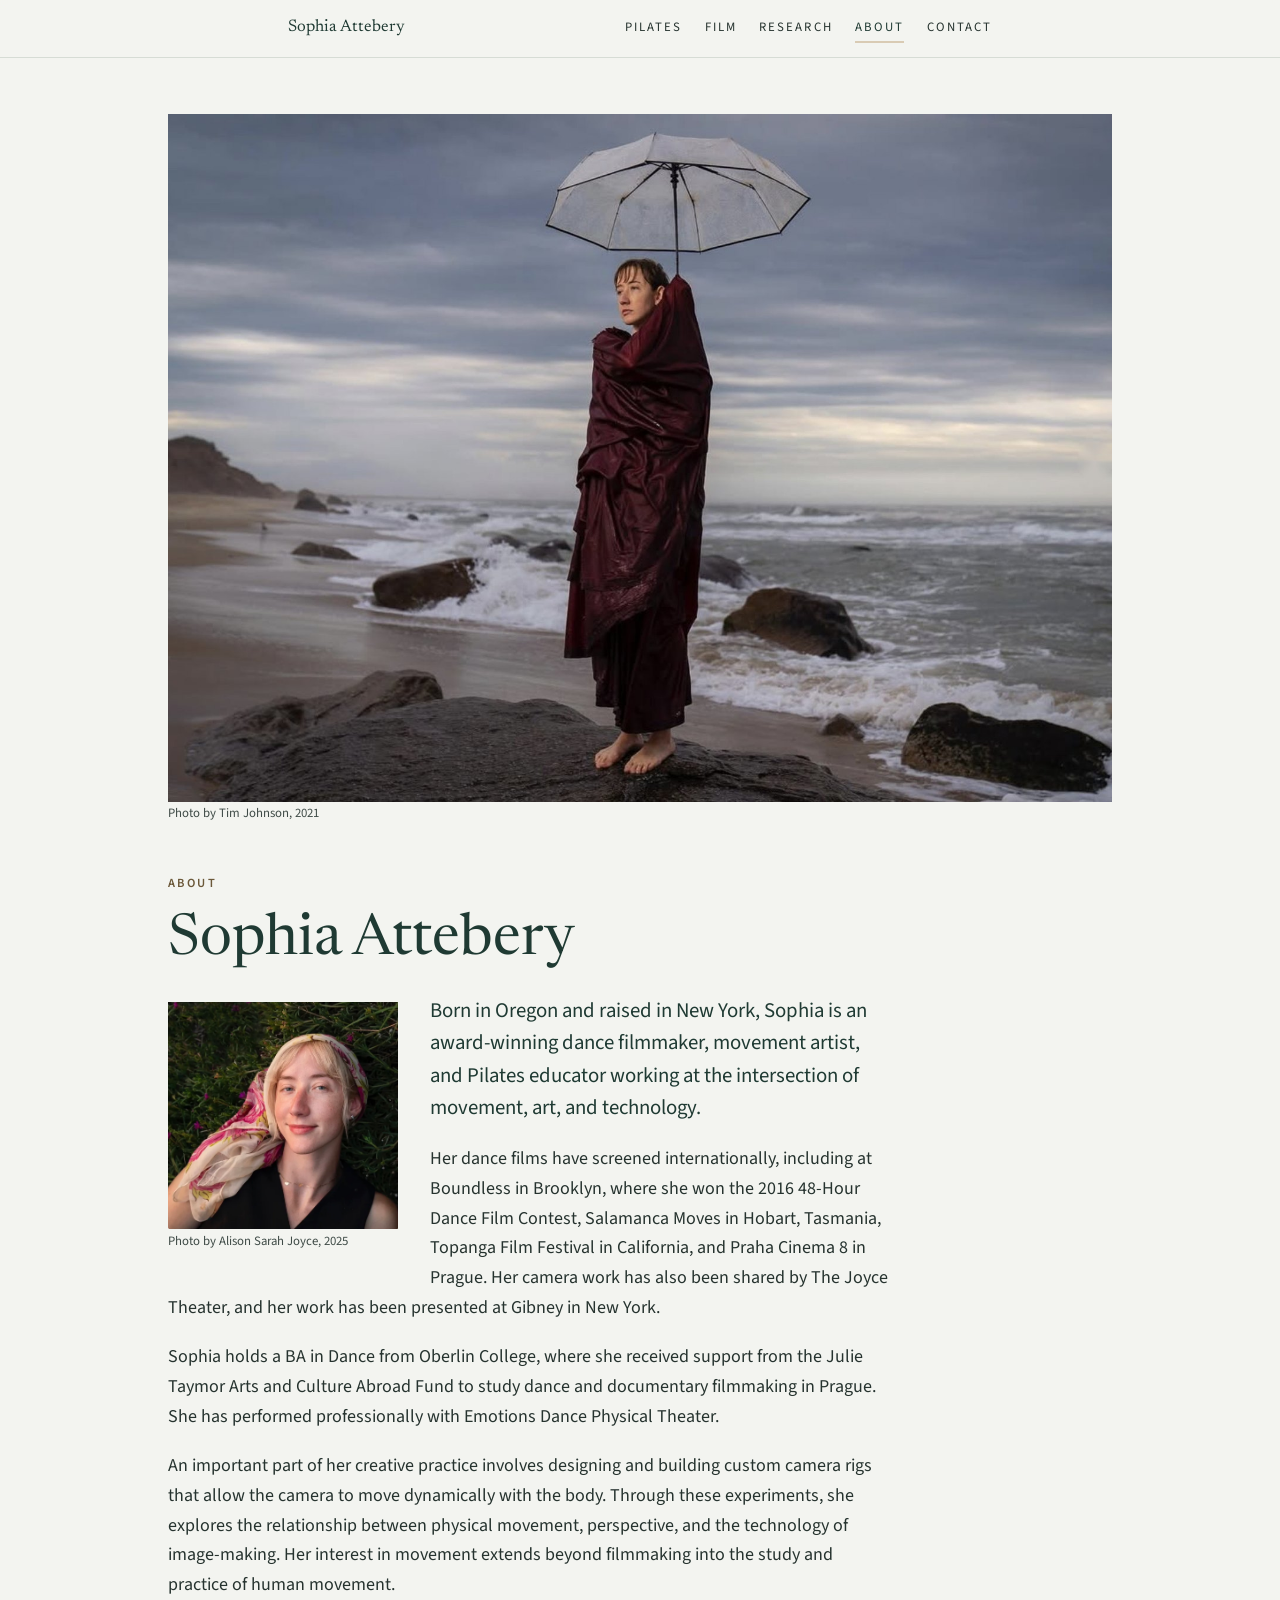
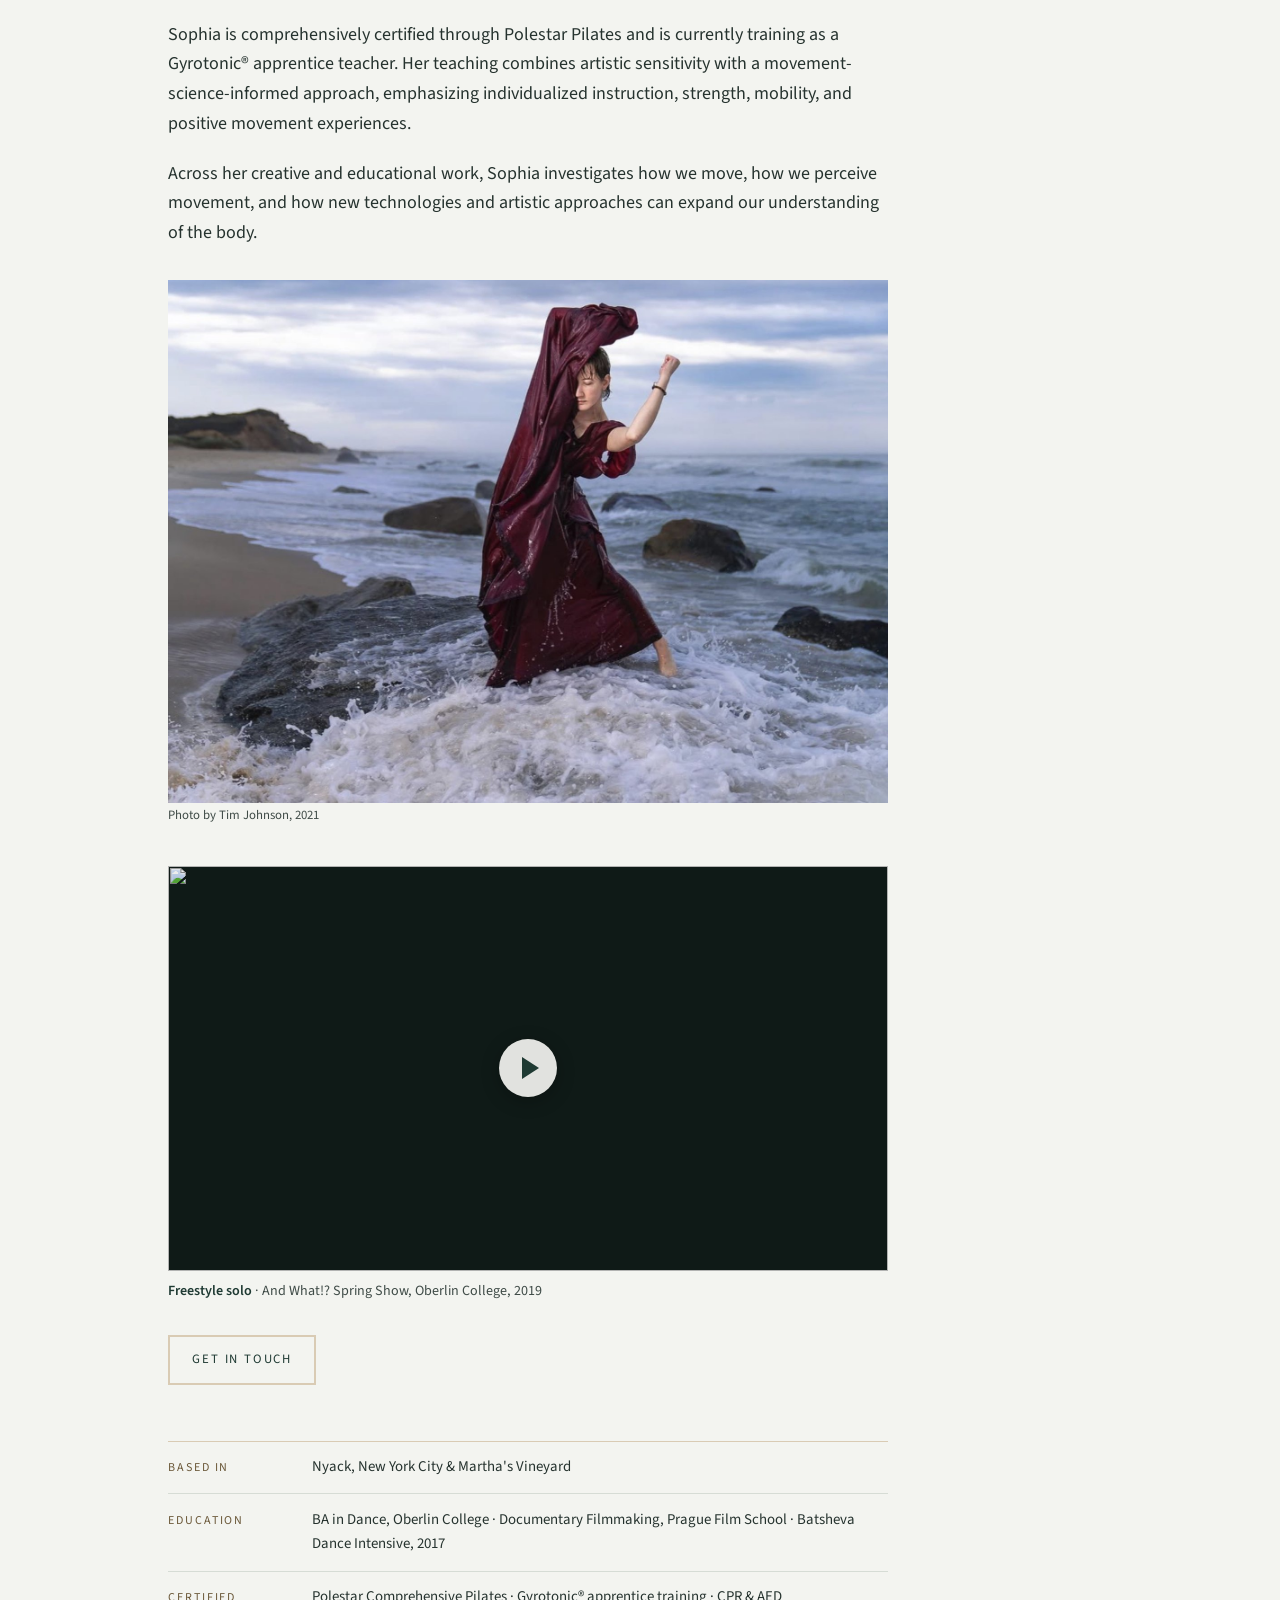
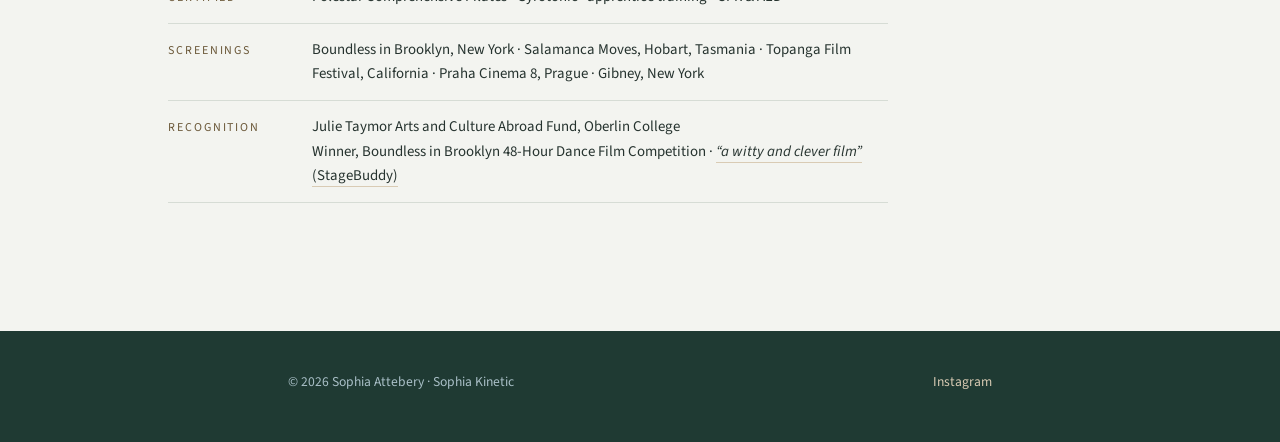
==== commit e3d629ef: "Pilates homepage with MovingArts, new photos on About/Film, Green Screen Bust on Research" ====
--- a/about.html
+++ b/about.html
@@ -18,7 +18,7 @@
     <div class="nav-inner">
       <a class="wordmark" href="/">Sophia Attebery</a>
       <div class="nav-links">
-        <a href="pilates.html">Pilates</a>
+        <a href="/">Pilates</a>
         <a href="film.html">Film</a>
         <a href="research.html">Research</a>
         <a href="about.html" aria-current="page">About</a>
@@ -28,17 +28,27 @@
   </nav>
 
   <div class="page about-page">
-    <div class="about-wrap">
-      <img class="portrait-img" src="IMG_5162.jpg" alt="Portrait of Sophia Attebery lying in green ground cover, wearing a floral silk scarf" width="1038" height="1028">
-      <div>
-        <div class="eyebrow">About</div>
-        <h1>Sophia Attebery</h1>
-        <p class="lead">Born in Oregon and raised in New York, Sophia is an award-winning dance filmmaker, movement artist, and Pilates educator working at the intersection of movement, art, and technology.</p>
+    <figure class="about-hero">
+      <img src="tj-umbrella.jpg" alt="Sophia wrapped in wine-red fabric, holding a clear umbrella on a rock at the edge of the ocean" width="1600" height="1166">
+      <figcaption>Photo by Tim Johnson, 2021</figcaption>
+    </figure>
+    <div class="about-body">
+      <div class="eyebrow">About</div>
+      <h1>Sophia Attebery</h1>
+      <figure class="about-inset">
+        <img src="IMG_5162.jpg" alt="Portrait of Sophia Attebery lying in green ground cover, wearing a floral silk scarf" width="1038" height="1028">
+        <figcaption>Photo by Alison Sarah Joyce, 2025</figcaption>
+      </figure>
+      <p class="lead">Born in Oregon and raised in New York, Sophia is an award-winning dance filmmaker, movement artist, and Pilates educator working at the intersection of movement, art, and technology.</p>
         <p>Her dance films have screened internationally, including at Boundless in Brooklyn, where she won the 2016 48-Hour Dance Film Contest, Salamanca Moves in Hobart, Tasmania, Topanga Film Festival in California, and Praha Cinema 8 in Prague. Her camera work has also been shared by The Joyce Theater, and her work has been presented at Gibney in New York.</p>
         <p>Sophia holds a BA in Dance from Oberlin College, where she received support from the Julie Taymor Arts and Culture Abroad Fund to study dance and documentary filmmaking in Prague. She has performed professionally with Emotions Dance Physical Theater.</p>
         <p>An important part of her creative practice involves designing and building custom camera rigs that allow the camera to move dynamically with the body. Through these experiments, she explores the relationship between physical movement, perspective, and the technology of image-making. Her interest in movement extends beyond filmmaking into the study and practice of human movement.</p>
         <p>Sophia is comprehensively certified through Polestar Pilates and is currently training as a Gyrotonic® apprentice teacher. Her teaching combines artistic sensitivity with a movement-science-informed approach, emphasizing individualized instruction, strength, mobility, and positive movement experiences.</p>
         <p>Across her creative and educational work, Sophia investigates how we move, how we perceive movement, and how new technologies and artistic approaches can expand our understanding of the body.</p>
+        <figure class="about-mid">
+          <img src="tj-waves.jpg" alt="Sophia dancing in the surf, red fabric swept up over her head" width="1600" height="1163" loading="lazy">
+          <figcaption>Photo by Tim Johnson, 2021</figcaption>
+        </figure>
         <div style="margin: 0 0 2rem;">
           <button class="vthumb" data-id="evMZKcFC26U" aria-label="Play Freestyle solo, And What!? Spring 2019"><img src="https://i.ytimg.com/vi/evMZKcFC26U/hqdefault.jpg" alt="" loading="lazy"><span class="play"></span></button>
           <p style="font-size:0.88rem;color:var(--ink-dim);margin-top:0.6rem;"><strong style="color:var(--ink);font-weight:600">Freestyle solo</strong> · And What!? Spring Show, Oberlin College, 2019</p>
@@ -53,9 +63,7 @@
           <li><span>Recognition</span><span>Julie Taymor Arts and Culture Abroad Fund, Oberlin College<br>Winner, Boundless in Brooklyn 48-Hour Dance Film Competition · <a href="https://stagebuddy.com/dance/dance-review/review-boundless-brooklyn-48-hour-dance-film-contest" target="_blank" rel="noopener" style="color:inherit;text-decoration:none;border-bottom:1px solid var(--sand)"><em>&ldquo;a witty and clever film&rdquo;</em> (StageBuddy)</a></span></li>
         </ul>
         </div>
-      </div>
     </div>
-
   </div>
 
   <div class="footer-band"><footer>
--- a/style.css
+++ b/style.css
@@ -237,3 +237,28 @@
   .home-quote blockquote { font-size: clamp(1.2rem, 2.4vw, 1.4rem); }
   .quote blockquote { font-size: 1.05rem !important; }
   .where-name { font-size: 1.15rem !important; font-weight: 600; }
+
+  /* photos & stills */
+  .about-hero { margin: 3.5rem 0 3rem; }
+  .about-hero img { width: 100%; height: auto; display: block; }
+  .about-hero.about-foot { margin: 3.5rem 0 0; }
+  .about-body { max-width: 720px; }
+  .about-body p { color: var(--ink-soft); max-width: none; margin-bottom: 1.25rem; }
+  .about-body h1 { margin-bottom: 1.5rem; }
+  .about-inset { float: left; width: 230px; margin: 0.4rem 2rem 1.25rem 0; }
+  .about-inset img { width: 100%; height: auto; display: block; }
+  .about-body .facts, .about-body > div, .about-mid { clear: both; }
+  .about-mid { margin: 2rem 0 2.5rem; }
+  .about-mid img { width: 100%; height: auto; display: block; }
+  .research-photo { margin: 2rem 0 2.5rem; }
+  @media (max-width: 600px) { .about-inset { float: none; width: 200px; margin: 0 0 1.5rem; } .about-hero { margin-top: 2rem; } }
+  figcaption { font-size: 0.8rem; color: var(--ink-dim); margin-top: 0.1rem; }
+  .film-hero { margin: 0 0 2rem; }
+  .film-hero img { width: 100%; height: auto; display: block; }
+  .film-hero figcaption, .stills figcaption { margin-top: 0.5rem; }
+  .stills { display: grid; grid-template-columns: 1.796fr 1fr; gap: 1.25rem; margin: 2.5rem 0 0; align-items: start; }
+  .stills figure { margin: 0; }
+  .stills img { width: 100%; height: auto; display: block; }
+  @media (max-width: 720px) { .stills { grid-template-columns: 1fr; } }
+  .about-body .lead { max-width: none !important; }
+  .stills.stills-one { grid-template-columns: 1fr; }
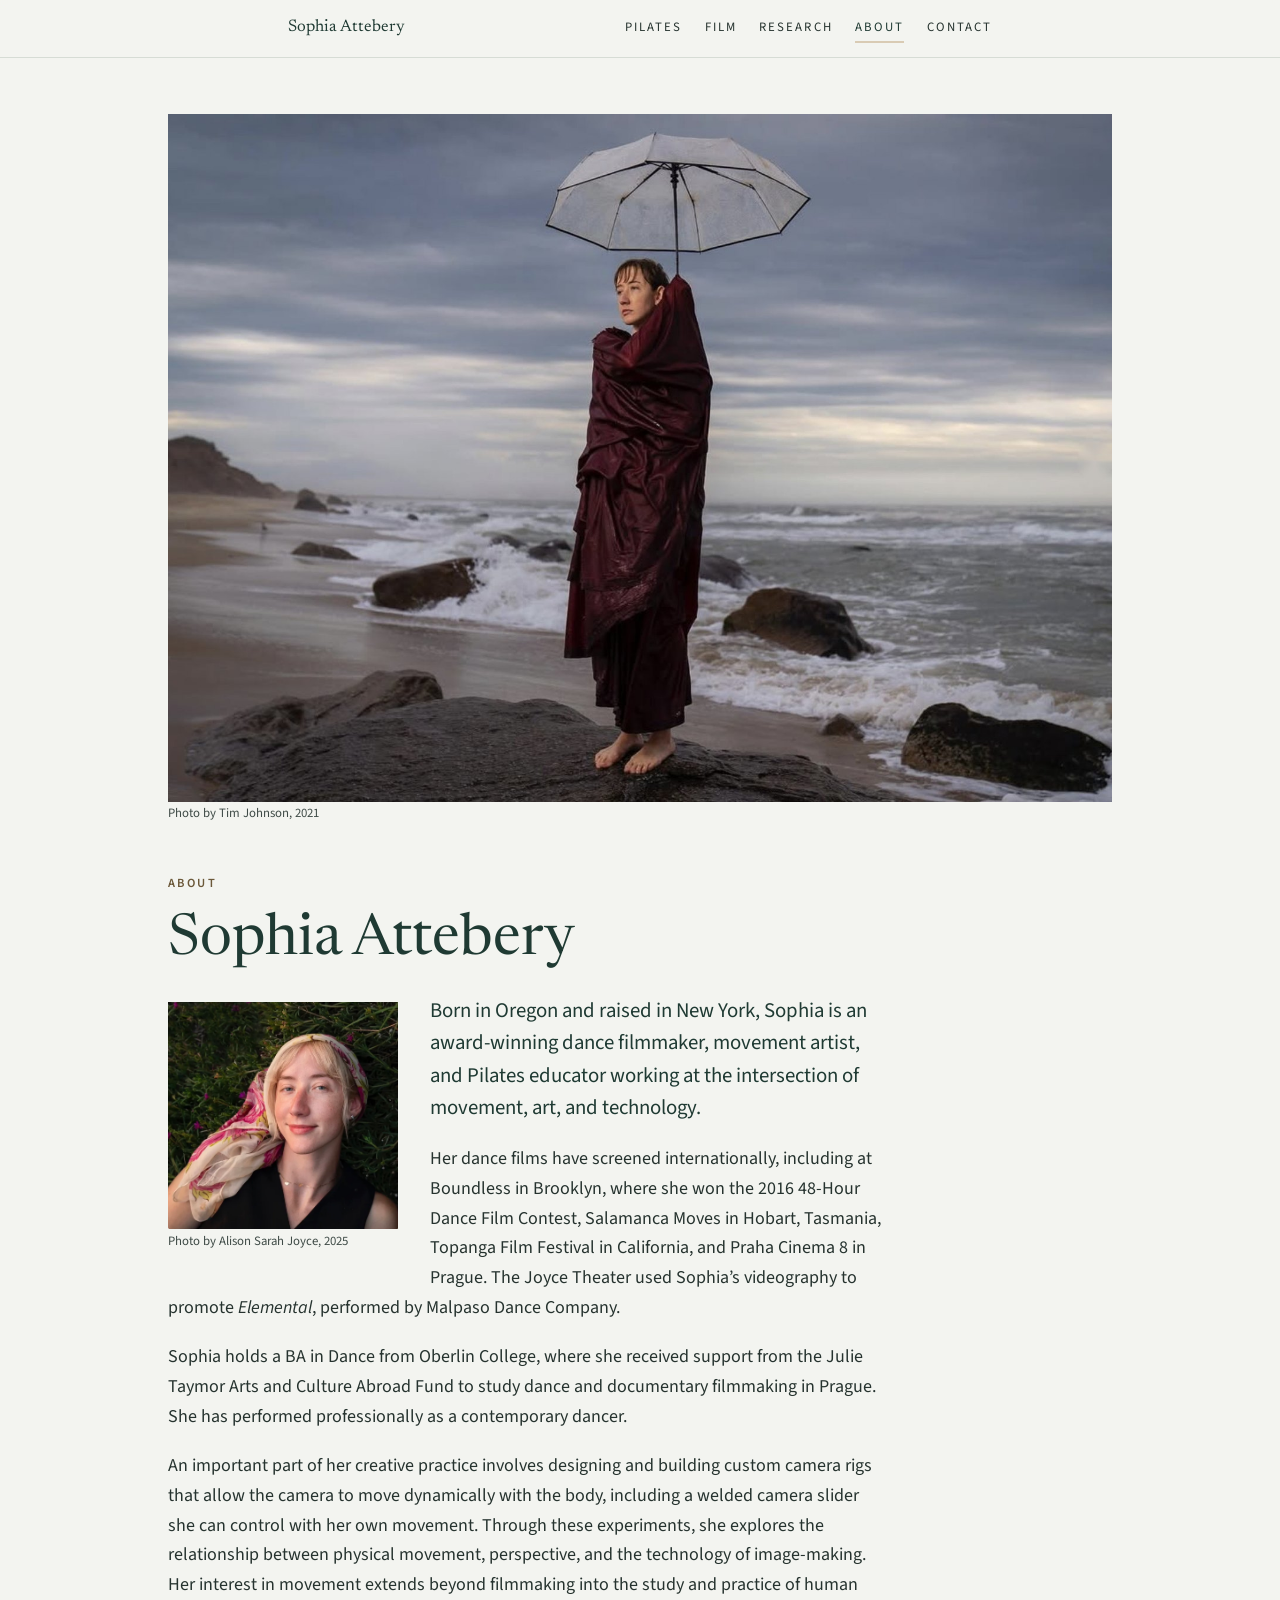
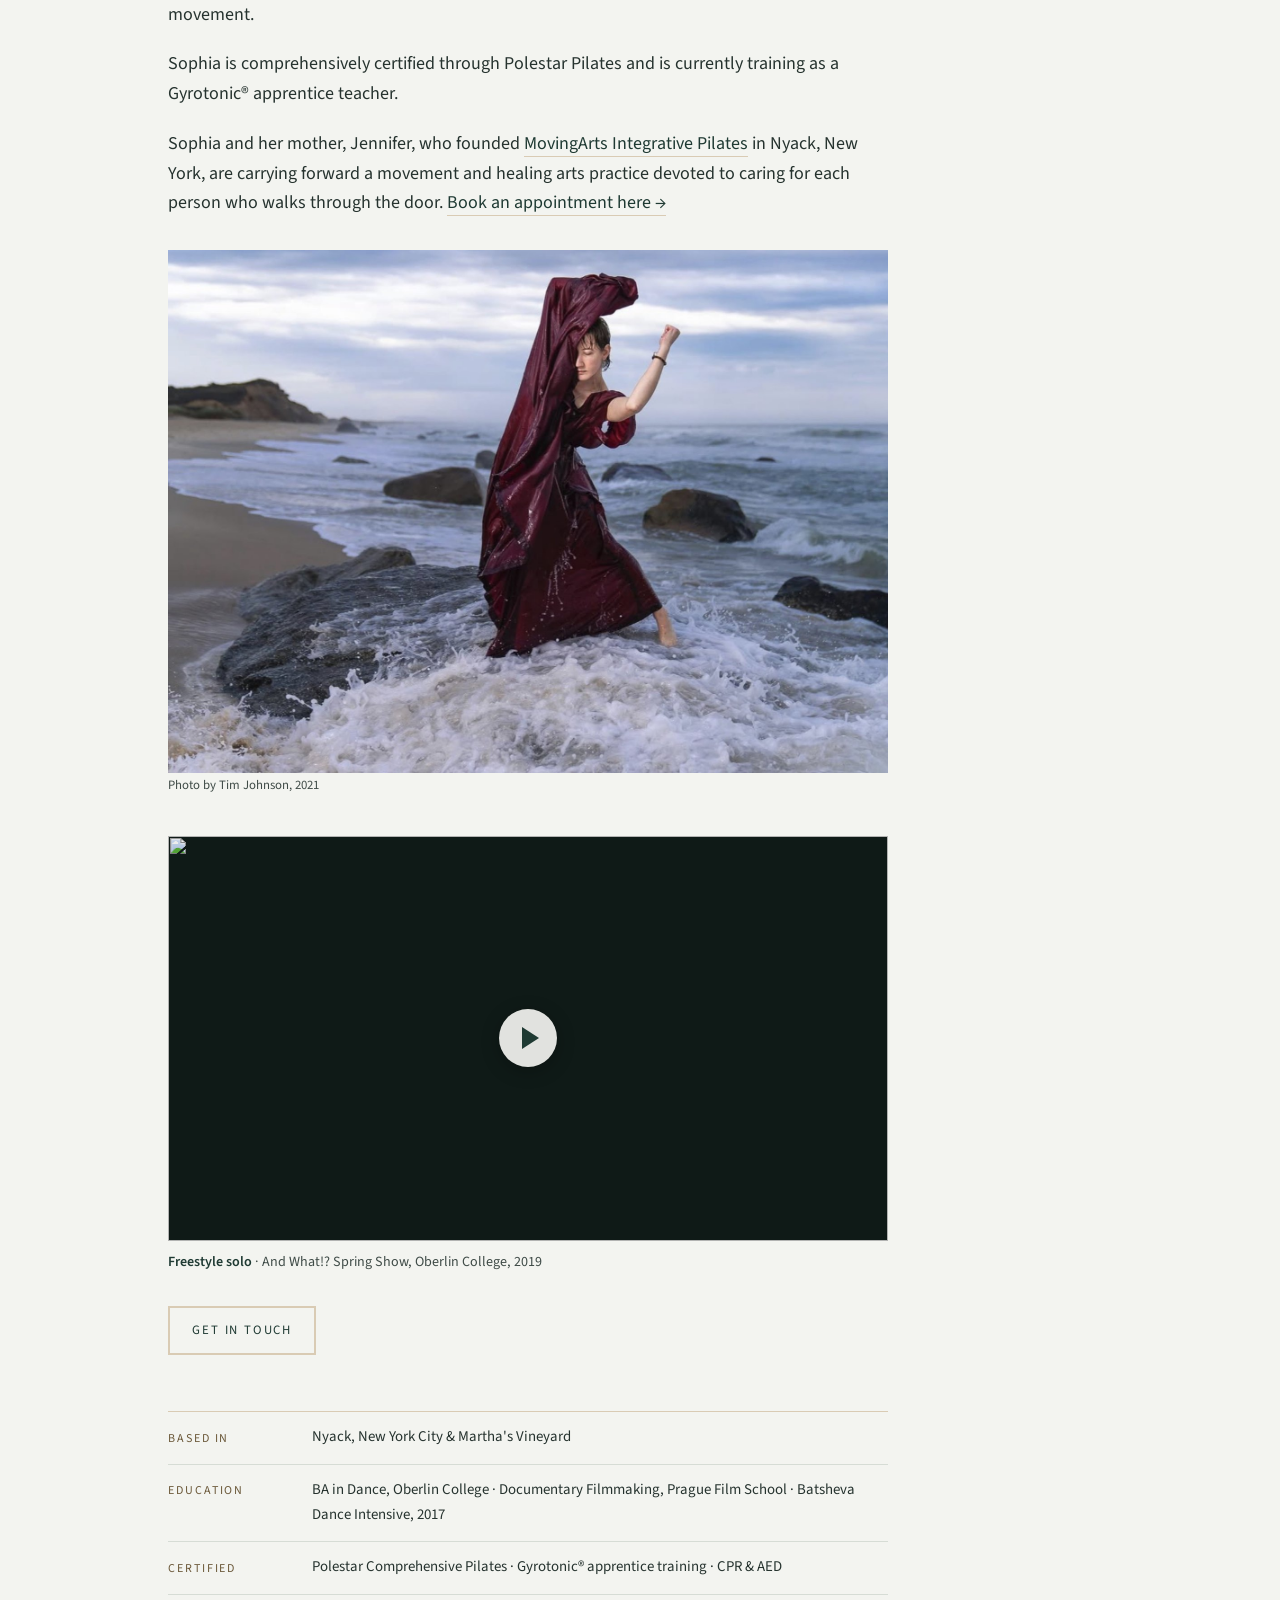
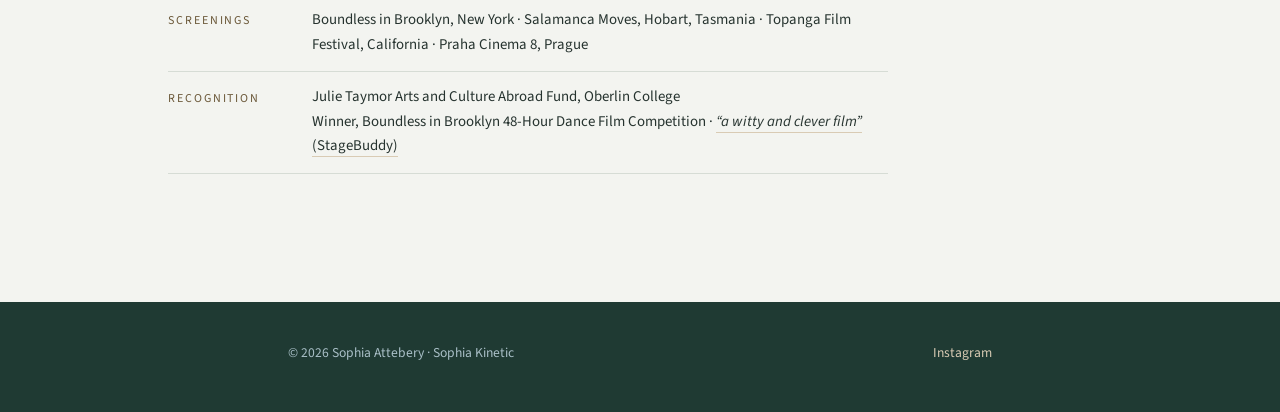
==== commit 15189c33: "Update About bio; link MovingArts and booking; remove Gibney" ====
--- a/about.html
+++ b/about.html
@@ -40,11 +40,11 @@
         <figcaption>Photo by Alison Sarah Joyce, 2025</figcaption>
       </figure>
       <p class="lead">Born in Oregon and raised in New York, Sophia is an award-winning dance filmmaker, movement artist, and Pilates educator working at the intersection of movement, art, and technology.</p>
-        <p>Her dance films have screened internationally, including at Boundless in Brooklyn, where she won the 2016 48-Hour Dance Film Contest, Salamanca Moves in Hobart, Tasmania, Topanga Film Festival in California, and Praha Cinema 8 in Prague. Her camera work has also been shared by The Joyce Theater, and her work has been presented at Gibney in New York.</p>
-        <p>Sophia holds a BA in Dance from Oberlin College, where she received support from the Julie Taymor Arts and Culture Abroad Fund to study dance and documentary filmmaking in Prague. She has performed professionally with Emotions Dance Physical Theater.</p>
-        <p>An important part of her creative practice involves designing and building custom camera rigs that allow the camera to move dynamically with the body. Through these experiments, she explores the relationship between physical movement, perspective, and the technology of image-making. Her interest in movement extends beyond filmmaking into the study and practice of human movement.</p>
-        <p>Sophia is comprehensively certified through Polestar Pilates and is currently training as a Gyrotonic® apprentice teacher. Her teaching combines artistic sensitivity with a movement-science-informed approach, emphasizing individualized instruction, strength, mobility, and positive movement experiences.</p>
-        <p>Across her creative and educational work, Sophia investigates how we move, how we perceive movement, and how new technologies and artistic approaches can expand our understanding of the body.</p>
+        <p>Her dance films have screened internationally, including at Boundless in Brooklyn, where she won the 2016 48-Hour Dance Film Contest, Salamanca Moves in Hobart, Tasmania, Topanga Film Festival in California, and Praha Cinema 8 in Prague. The Joyce Theater used Sophia&rsquo;s videography to promote <em>Elemental</em>, performed by Malpaso Dance Company.</p>
+        <p>Sophia holds a BA in Dance from Oberlin College, where she received support from the Julie Taymor Arts and Culture Abroad Fund to study dance and documentary filmmaking in Prague. She has performed professionally as a contemporary dancer.</p>
+        <p>An important part of her creative practice involves designing and building custom camera rigs that allow the camera to move dynamically with the body, including a welded camera slider she can control with her own movement. Through these experiments, she explores the relationship between physical movement, perspective, and the technology of image-making. Her interest in movement extends beyond filmmaking into the study and practice of human movement.</p>
+        <p>Sophia is comprehensively certified through Polestar Pilates and is currently training as a Gyrotonic® apprentice teacher.</p>
+        <p>Sophia and her mother, Jennifer, who founded <a href="/" style="color:var(--ink);text-decoration:none;border-bottom:1px solid var(--sand)">MovingArts Integrative Pilates</a> in Nyack, New York, are carrying forward a movement and healing arts practice devoted to caring for each person who walks through the door. <a href="https://calendar.app.google/jEEsgBt4vqy11WYi9" target="_blank" rel="noopener" style="color:var(--ink);text-decoration:none;border-bottom:1px solid var(--sand);white-space:nowrap">Book an appointment here &rarr;</a></p>
         <figure class="about-mid">
           <img src="tj-waves.jpg" alt="Sophia dancing in the surf, red fabric swept up over her head" width="1600" height="1163" loading="lazy">
           <figcaption>Photo by Tim Johnson, 2021</figcaption>
@@ -59,7 +59,7 @@
           <li><span>Based in</span><span>Nyack, New York City &amp; Martha's Vineyard</span></li>
           <li><span>Education</span><span>BA in Dance, Oberlin College · Documentary Filmmaking, Prague Film School · Batsheva Dance Intensive, 2017</span></li>
           <li><span>Certified</span><span>Polestar Comprehensive Pilates · Gyrotonic® apprentice training · CPR &amp; AED</span></li>
-          <li><span>Screenings</span><span>Boundless in Brooklyn, New York · Salamanca Moves, Hobart, Tasmania · Topanga Film Festival, California · Praha Cinema 8, Prague · Gibney, New York</span></li>
+          <li><span>Screenings</span><span>Boundless in Brooklyn, New York · Salamanca Moves, Hobart, Tasmania · Topanga Film Festival, California · Praha Cinema 8, Prague</span></li>
           <li><span>Recognition</span><span>Julie Taymor Arts and Culture Abroad Fund, Oberlin College<br>Winner, Boundless in Brooklyn 48-Hour Dance Film Competition · <a href="https://stagebuddy.com/dance/dance-review/review-boundless-brooklyn-48-hour-dance-film-contest" target="_blank" rel="noopener" style="color:inherit;text-decoration:none;border-bottom:1px solid var(--sand)"><em>&ldquo;a witty and clever film&rdquo;</em> (StageBuddy)</a></span></li>
         </ul>
         </div>
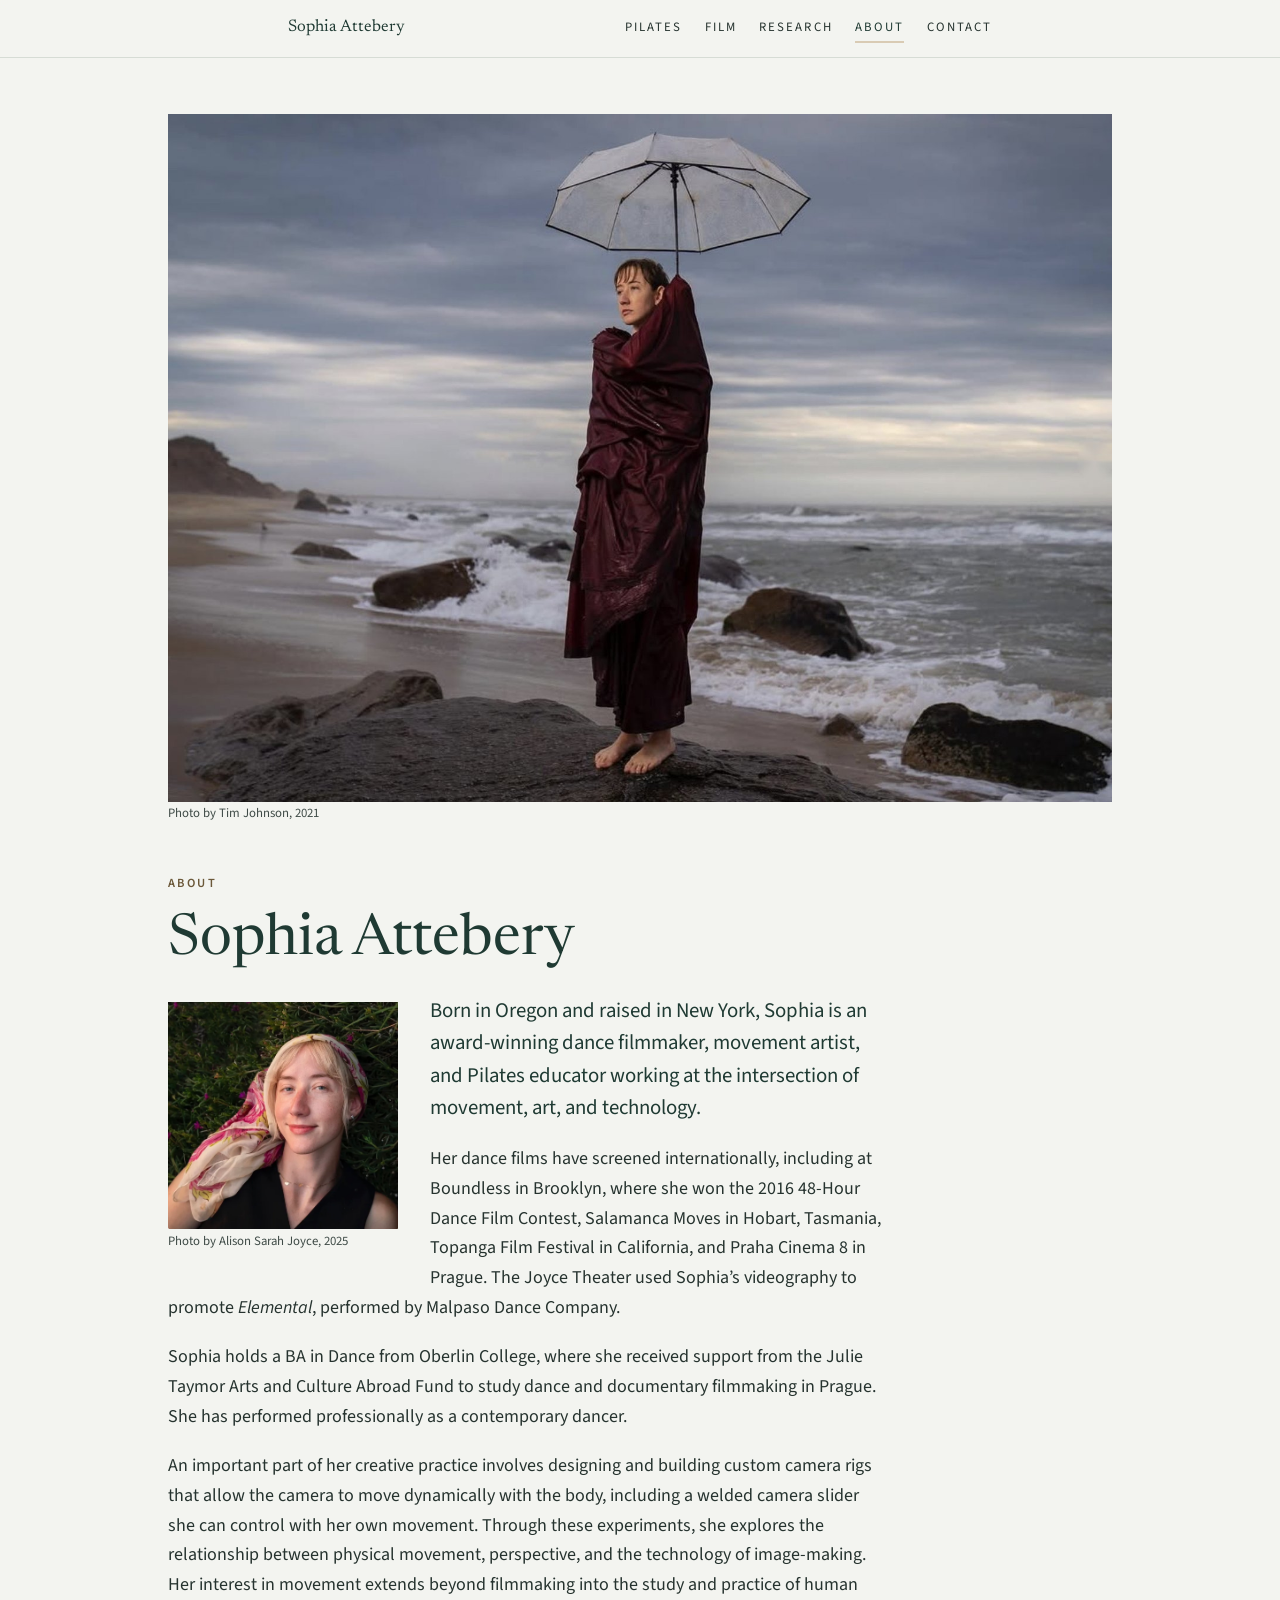
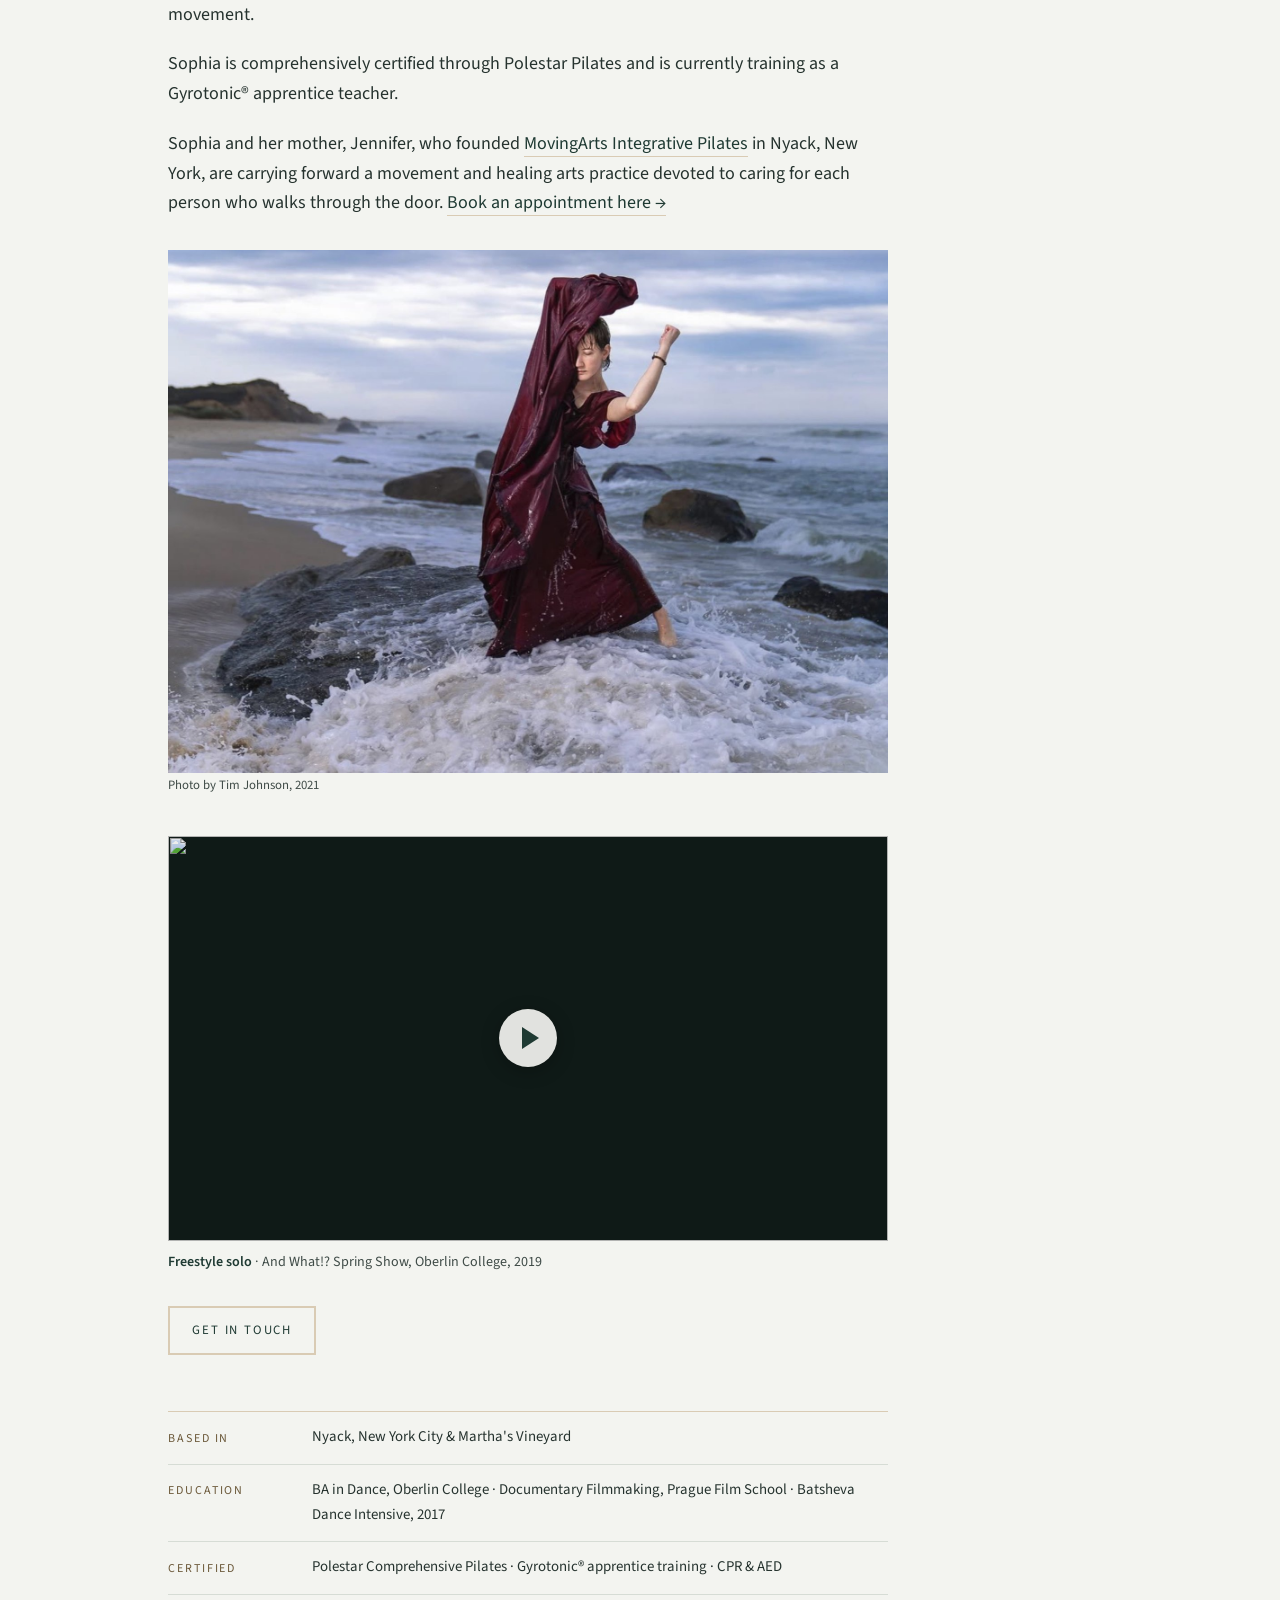
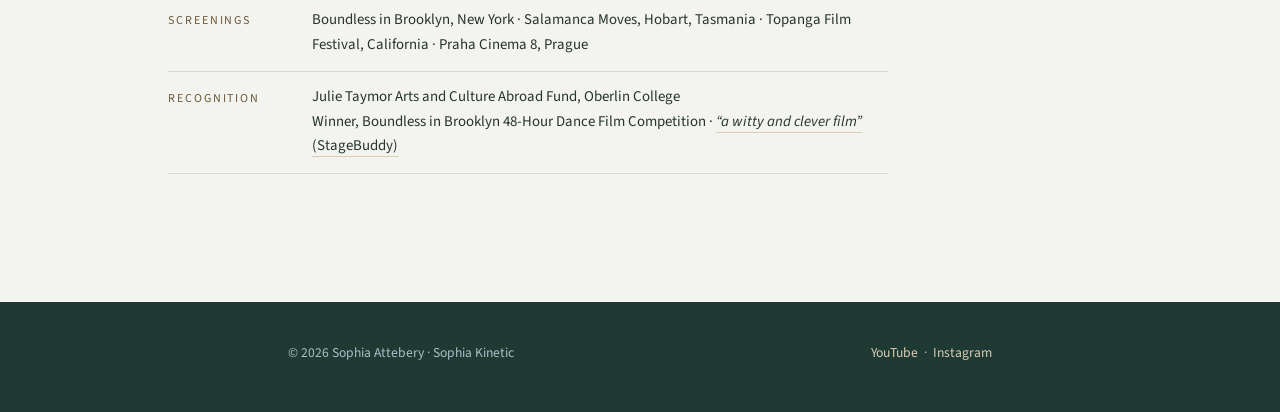
==== commit 1edc485a: "Add YouTube link to footer" ====
--- a/about.html
+++ b/about.html
@@ -68,7 +68,7 @@
 
   <div class="footer-band"><footer>
     <span>© 2026 Sophia Attebery · Sophia Kinetic</span>
-    <span><a href="https://www.instagram.com/sophikinetic/" target="_blank" rel="noopener">Instagram</a></span>
+    <span><a href="https://www.youtube.com/@sophiaattebery" target="_blank" rel="noopener">YouTube</a> &nbsp;·&nbsp; <a href="https://www.instagram.com/sophikinetic/" target="_blank" rel="noopener">Instagram</a></span>
   </footer></div>
   <div id="lb" hidden><button class="lb-close" aria-label="Close video">&times;</button><div class="lb-frame"></div></div>
   <script src="site.js"></script>
